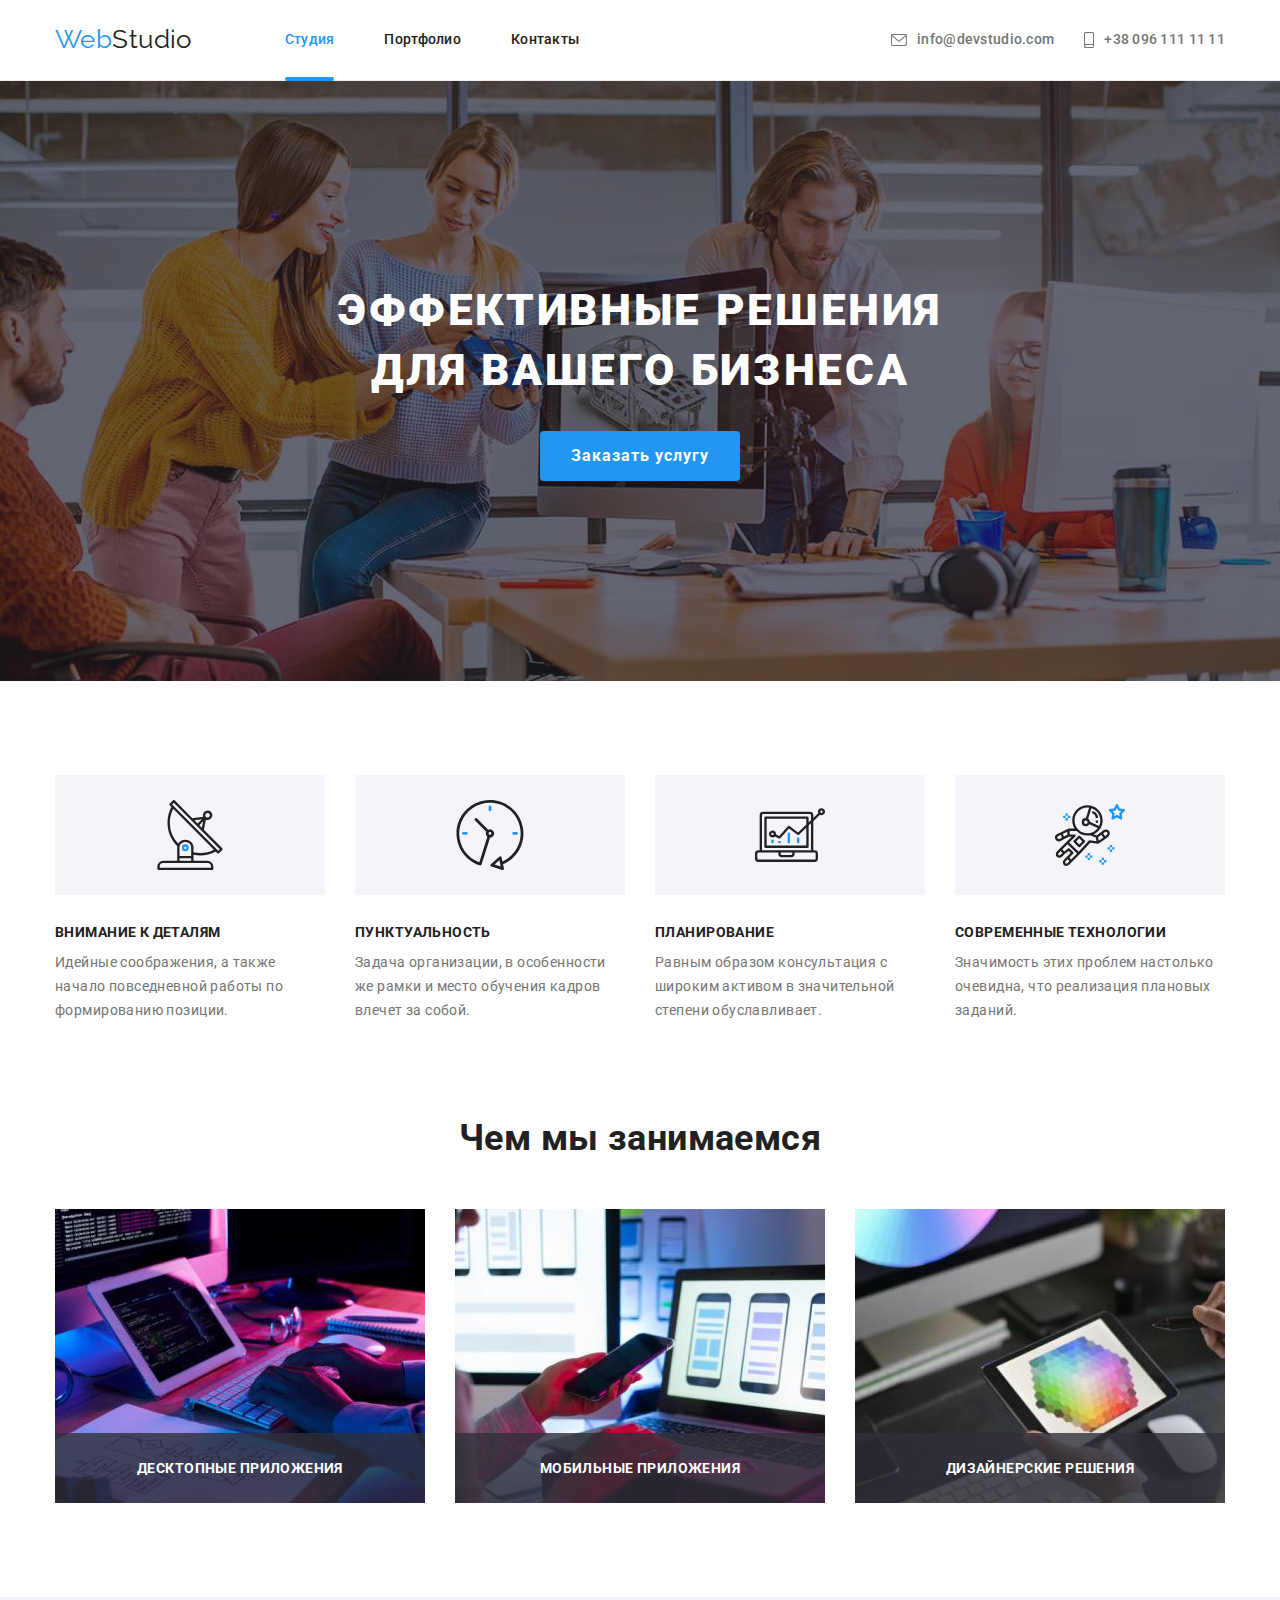
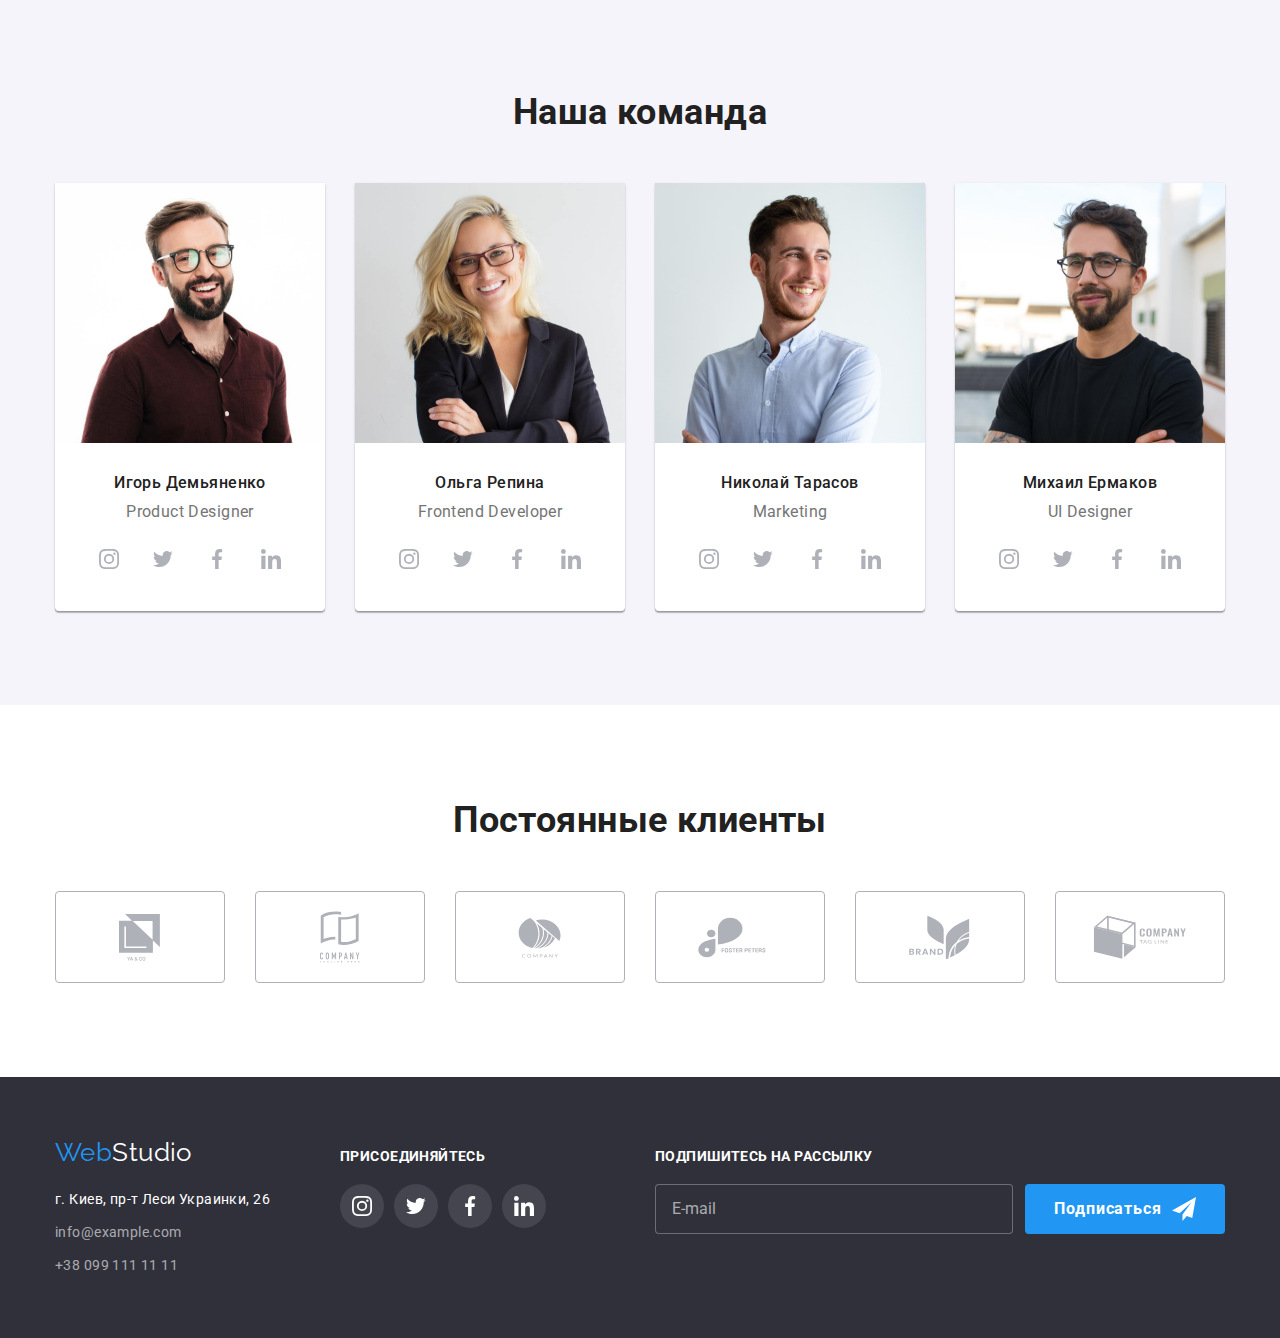
==== index.html @ 488ecf68 "додає файли" ====
<!DOCTYPE html>
<html lang="ru">
<head>
  <meta charset="UTF-8">
  <meta http-equiv="X-UA-Compatible" content="IE=edge">
  <meta name="viewport" content="width=device-width, initial-scale=1.0">
  <title>Студия</title>
  <link rel="preconnect" href="https://fonts.gstatic.com">
  <link href="https://fonts.googleapis.com/css2?family=Raleway:wght@700&family=Roboto:wght@400;500;700;900&display=swap"
    rel="stylesheet">
  <link rel="stylesheet" href="https://cdnjs.cloudflare.com/ajax/libs/modern-normalize/1.0.0/modern-normalize.min.css">
  <link rel="stylesheet" href="css/main.min.css">
</head>
<body>
  <!--Хедер-->
    <header class="page-header">
      <div class="page-header__content container">
        <nav class="site-nav">
          <a class="logo site-nav__logo" href="./index.html"><span class="logo--accent">Web</span>Studio</a>
          <ul class="site-nav__list">
            <li class="site-nav__list-item">
              <a class="page-header__link  site-nav__link site-nav__link--current" href="./index.html">Студия</a>
            </li>
            <li class="site-nav__list-item">
              <a class="page-header__link  site-nav__link" href="./portfolio.html">Портфолио</a>
            </li>
            <li class="site-nav__list-item">
              <a class="page-header__link  site-nav__link" href="#">Контакты</a>
            </li>
          </ul>
        </nav>
        <ul class="auth-nav">
          <li class="auth-nav__item">
            <a class="page-header__link auth-nav__link" href="mailto:info@devstudio.com">
              <svg class="icon auth-nav__icon" width="16" height="12">
                <use href="./img/icons.svg#icon-envelope"></use>
              </svg>
              info@devstudio.com
            </a>
          </li>
          <li class="auth-nav__item">
            <a class="page-header__link auth-nav__link" href="tel:+380961111111">
              <svg class="icon auth-nav__icon" width="10" height="16">
                <use href="./img/icons.svg#icon-smartphone"></use>
              </svg>
              +38 096 111 11 11</a>
          </li>
        </ul>
      </div>
    </header>
  <!--Основной контент-->
  <main >
    <!--Главная секция-->
    <section class="hero ">
      <div class="hero__content container">
        <h1 class="hero__title ">Эффективные решения <br> для вашего бизнеса</h1>
        <button class="button button-primary" type="button" data-modal-open>Заказать услугу</button>
      </div>
    </section>
    <!--секция Особенности-->
    <section class="section  feature-section ">
      <div class="feature-section__content container">
        <h2 class="section__title  feature-section__title visually-hidden">Особенности</h2>
        <ul class="section__list  feature-section__list">
          <li class="feature-section__list-item section__list-item">
            <div class="feature-section__icon-container">
              <svg class="icon" width="70" height="70">
                <use href="./img/icons.svg#icon-antenna"></use>
              </svg>
            </div>
            <h3 class="feature-section__list-title list-title">Внимание к деталям</h3>
            <p class="feature-section__list-text">Идейные соображения, а также начало повседневной работы по формированию позиции.</p>
          </li>
          <li class="feature-section__list-item section__list-item">
            <div class="feature-section__icon-container">
              <svg class="icon" width="70" height="70">
                <use href="./img/icons.svg#icon-clock"></use>
              </svg>
            </div>
            <h3 class="feature-section__list-title list-title">Пунктуальность</h3>
            <p class="feature-section__list-text">Задача организации, в особенности же рамки и место обучения кадров влечет за собой.</p>
          </li>
          <li class="feature-section__list-item section__list-item">
            <div class="feature-section__icon-container">
              <svg class="icon" width="70" height="70">
                <use href="./img/icons.svg#icon-diagram"></use>
              </svg>
            </div>
            <h3 class="feature-section__list-title list-title">Планирование</h3>
            <p class="feature-section__list-text">Равным образом консультация с широким активом в значительной степени обуславливает.</p>
          </li>
          <li class="feature-section__list-item section__list-item">
            <div class="feature-section__icon-container">
              <svg class="icon" width="70" height="70">
                <use href="./img/icons.svg#icon-astronaut"></use>
              </svg>
            </div>
            <h3 class="feature-section__list-title list-title">Современные технологии</h3>
            <p class="feature-section__list-text">Значимость этих проблем настолько очевидна, что реализация плановых заданий.</p>
          </li>
        </ul>
      </div>
    </section>
    <!--секция Чем мы занимаемся-->
    <section class="work-section section ">
      <div class="work-section__content container">
        <h2 class="section__title work-section__title">Чем мы занимаемся</h2>
        <ul class="section__list work-section__list">
          <li class="work-section__list-item section__list-item">
            <div class="work-section__list-item-thumb">
              <img class="picture" src="img/box1.jpg" alt="Верстка" width="370">
              <div class="work-section__list-item-title-thumb">
                <h3 class="work-section__list-item-title">Десктопные приложения</h3>
              </div>
            </div>
          </li>
          <li class="work-section__list-item section__list-item">
            <div class="work-section__list-item-thumb">
              <img class="picture" src="img/box2.jpg" alt="Адаптивная верстка" width="370">
              <div class="work-section__list-item-title-thumb">
                <h3 class="work-section__list-item-title">Мобильные приложения</h3>
              </div>
            </div>
          </li>
          <li class="work-section__list-item section__list-item">
            <div class="work-section__list-item-thumb">
              <img class="picture" src="img/box3.jpg" alt="Веб дизайн" width="370">
              <div class="work-section__list-item-title-thumb">
                <h3 class="work-section__list-item-title">  Дизайнерские решения </h3>
              </div>
            </div>
          </li>
        </ul>
      </div>
    </section>
    <!--секция Наша команда-->
    <section class="team-section section ">
      <div class="team-section__content container">
        <h2 class="section__title team-section__title">Наша команда</h2>
        <ul class="section__list team-section__list">
          <li class="section__list-item team-section__list-item">
            <img src="img/team-card1.jpg" alt="Игорь Демьяненко" width="270">
            <div class="team-section__list-item-content">
              <h3 class="team-section__list-item-title">Игорь Демьяненко</h3>
              <p class="team-section__list-item-text" lang="en">Product Designer</p>
              <ul class="accounts-list">
                <li class="accounts-list__item"><a class="link accounts-list__link" href="#">
                  <svg class="icon" width="20" height="20">
                    <use href="./img/icons.svg#icon-instagram"></use>
                  </svg>
                </a></li>
                <li class="accounts-list__item"><a class="link accounts-list__link" href="#">
                  <svg class="icon" width="20" height="20">
                    <use href="./img/icons.svg#icon-twitter"></use>
                  </svg>
                </a></li>
                <li class="accounts-list__item"><a class="link accounts-list__link" href="#">
                  <svg class="icon" width="20" height="20">
                    <use href="./img/icons.svg#icon-facebook"></use>
                  </svg>
                </a></li>
                <li class="accounts-list__item"><a class="link accounts-list__link" href="#">
                  <svg class="icon" width="20" height="20">
                    <use href="./img/icons.svg#icon-linkedin"></use>
                  </svg>
                </a></li>
              </ul>
            </div>
          </li>
          <li class="section__list-item team-section__list-item">
            <img src="img/team-card2.jpg" alt="Ольга Репина" width="270">
            <div class="team-section__list-item-content">
              <h3 class="team-section__list-item-title">Ольга Репина</h3>
              <p class="team-section__list-item-text" lang="en">Frontend Developer</p>
              <ul class="accounts-list">
                <li class="accounts-list__item"><a class="link accounts-list__link" href="#">
                    <svg class="icon" width="20" height="20">
                      <use href="./img/icons.svg#icon-instagram"></use>
                    </svg>
                  </a></li>
                <li class="accounts-list__item"><a class="link accounts-list__link" href="#">
                    <svg class="icon" width="20" height="20">
                      <use href="./img/icons.svg#icon-twitter"></use>
                    </svg>
                  </a></li>
                <li class="accounts-list__item"><a class="link accounts-list__link" href="#">
                    <svg class="icon" width="20" height="20">
                      <use href="./img/icons.svg#icon-facebook"></use>
                    </svg>
                  </a></li>
                <li class="accounts-list__item"><a class="link accounts-list__link" href="#">
                    <svg class="icon" width="20" height="20">
                      <use href="./img/icons.svg#icon-linkedin"></use>
                    </svg>
                  </a></li>
              </ul>
            </div>
          </li>
          <li class="section__list-item team-section__list-item">
            <img src="img/team-card3.jpg" alt="Николай Тарасов" width="270">
            <div class="team-section__list-item-content">
              <h3 class="team-section__list-item-title">Николай Тарасов</h3>
              <p class="team-section__list-item-text" lang="en">Marketing</p>
              <ul class="accounts-list">
                <li class="accounts-list__item"><a class="link accounts-list__link" href="#">
                    <svg class="icon" width="20" height="20">
                      <use href="./img/icons.svg#icon-instagram"></use>
                    </svg>
                  </a></li>
                <li class="accounts-list__item"><a class="link accounts-list__link" href="#">
                    <svg class="icon" width="20" height="20">
                      <use href="./img/icons.svg#icon-twitter"></use>
                    </svg>
                  </a></li>
                <li class="accounts-list__item"><a class="link accounts-list__link" href="#">
                    <svg class="icon" width="20" height="20">
                      <use href="./img/icons.svg#icon-facebook"></use>
                    </svg>
                  </a></li>
                <li class="accounts-list__item"><a class="link accounts-list__link" href="#">
                    <svg class="icon" width="20" height="20">
                      <use href="./img/icons.svg#icon-linkedin"></use>
                    </svg>
                  </a></li>
              </ul>
            </div>
          </li>
          <li class="section__list-item team-section__list-item">
            <img src="img/team-card4.jpg" alt="Михаил Ермаков" width="270">
            <div class="team-section__list-item-content">
              <h3 class="team-section__list-item-title">Михаил Ермаков</h3>
              <p class="team-section__list-item-text" lang="en">UI Designer</p>
              <ul class="accounts-list">
                <li class="accounts-list__item"><a class="link accounts-list__link" href="#">
                    <svg class="icon" width="20" height="20">
                      <use href="./img/icons.svg#icon-instagram"></use>
                    </svg>
                  </a></li>
                <li class="accounts-list__item"><a class="link accounts-list__link" href="#">
                    <svg class="icon" width="20" height="20">
                      <use href="./img/icons.svg#icon-twitter"></use>
                    </svg>
                  </a></li>
                <li class="accounts-list__item"><a class="link accounts-list__link" href="#">
                    <svg class="icon" width="20" height="20">
                      <use href="./img/icons.svg#icon-facebook"></use>
                    </svg>
                  </a></li>
                <li class="accounts-list__item"><a class="link accounts-list__link" href="#">
                    <svg class="icon" width="20" height="20">
                      <use href="./img/icons.svg#icon-linkedin"></use>
                    </svg>
                  </a></li>
              </ul>
            </div>
          </li>
        </ul>
      </div>
    </section>
    <!--секция Наши клиенты-->
    <section class="clients-section section">
     <div class="clients-section__content container">
        <h2 class="section__title">Постоянные клиенты</h2>
        <ul class="section__list clients-section__list">
          <li class="clients-section__list-item section__list-item">
            <a class="link clients-section__link" href="#">
              <svg class="icon" width="41" height="47">
                <use href="./img/icons.svg#icon-client1"></use>
              </svg>
            </a>
          </li>
          <li class="clients-section__list-item section__list-item">
            <a class="link clients-section__link" href="#">
              <svg class="icon" width="40" height="52">
                <use href="./img/icons.svg#icon-client2"></use>
              </svg>
            </a>
          </li>
          <li class="clients-section__list-item section__list-item">
            <a class="link clients-section__link" href="#">
              <svg class="icon" width="43" height="41">
                <use href="./img/icons.svg#icon-client3"></use>
              </svg>
            </a>
          </li>
          <li class="clients-section__list-item section__list-item">
            <a class="link clients-section__link" href="#">
              <svg class="icon" width="84" height="41">
                <use href="./img/icons.svg#icon-client4"></use>
              </svg>
            </a>
          </li>
          <li class="clients-section__list-item section__list-item">
            <a class="link clients-section__link" href="#">
              <svg class="icon" width="63" height="45">
                <use href="./img/icons.svg#icon-client5"></use>
              </svg>
            </a>
          </li>
          <li class="clients-section__list-item section__list-item">
            <a class="link clients-section__link" href="#">
              <svg class="icon" width="94" height="44">
                <use href="./img/icons.svg#icon-client6"></use>
              </svg>
            </a>
          </li>
        </ul>
     </div>
    </section>
  </main>
  <!--Футер-->
    <footer class="page-footer ">
      <div class="page-footer__content container">
        <div class="page-footer__contacts">
          <a class="logo page-footer__logo" href="./index.html"><span class="logo--accent">Web</span>Studio</a>
          <address class="address">
            <ul class="address__list">
              <li class="address__list-item"><a class="page-footer__link address__link" href="https://goo.gl/maps/2V8yb2ejKsfxSLG17"
                  target="_blank" rel="noreferrer noopener">г. Киев, пр-т Леси Украинки, 26</a> </li>
              <li class="address__list-item">
                <a class="page-footer__link" href="mailto:info@example.com">info@example.com</a>
              </li>
              <li class="address__list-item">
                <a class="page-footer__link" href="tel:+380991111111">+38 099 111 11 11</a>
              </li>
            </ul>
          </address>
        </div>
        <div class=" page-footer__accounts">
          <p class="page-footer__accounts-text">присоединяйтесь</p>
          <ul class="page-footer__accounts-list accounts-list">
            <li class="accounts-list__item"><a class="link accounts-list__link page-footer__accounts-link" href="#">
                <svg class="icon" width="20" height="20">
                  <use href="./img/icons.svg#icon-instagram"></use>
                </svg>
              </a></li>
            <li class="accounts-list__item"><a class="link accounts-list__link page-footer__accounts-link" href="#">
                <svg class="icon" width="20" height="20">
                  <use href="./img/icons.svg#icon-twitter"></use>
                </svg>
              </a></li>
            <li class="accounts-list__item"><a class="link accounts-list__link page-footer__accounts-link" href="#">
                <svg class="icon" width="20" height="20">
                  <use href="./img/icons.svg#icon-facebook"></use>
                </svg>
              </a></li>
            <li class="accounts-list__item"><a class="link accounts-list__link page-footer__accounts-link" href="#">
                <svg class="icon" width="20" height="20">
                  <use href="./img/icons.svg#icon-linkedin"></use>
                </svg>
              </a></li>
          </ul>
        </div>
        
        <form class="page-footer__form form-subscription">
          <p class="form-subscription__text">Подпишитесь на рассылку</p>
          <div class="form-subscription__thumb">
            <label class="form-subscription__label">
              <input type="email" class="form-subscription__input" name="email" placeholder="E-mail">
            </label>
            <button class="button button-primary form-subscription__button" type="submit">Подписаться
              <svg class="form-subscription__icon" width="24" height="24">
                <use href="./img/icons.svg#icon-send"></use>
              </svg>
            </button>
          </div> 
        </form>
        
      </div>
    </footer>
   
    <!--Модальне вікно-->
    <div class="backdrop is-hidden" data-modal>
      <div class="modal">
        <button class="close-button modal__close-button" type="button" data-modal-close>
          <svg class="icon close-button__icon" width="11" height="11">
            <use href="./img/icons.svg#icon-close-button"></use>
          </svg>
        </button>
        <form name="modal-form" class="form modal__form form-request">
          <h2 class="form-request__title">Оставьте свои данные, мы вам перезвоним</h2>
          <div class="form-request__thumb">
            <div class="form-request__field ">
              <label class="form-request__label" for="user-name"> Имя</label>
              <div class="form-request__input-thumb">
                <input class="form-request__input form-request__input-area" type="text" id="user-name" name="user-name">
                <svg class="form-request__input-icon " width="18" height="18">
                  <use href="./img/icons.svg#icon-person"></use>
                </svg>
              </div>
            </div>
            <div class="form-request__field">
              <label class="form-request__label" for="tel">Телефон</label>
              <div class="form-request__input-thumb">
                <input class="form-request__input form-request__input-area" type="tel" id="tel" name="user-tel">
                <svg class="form-request__input-icon " width="18" height="18">
                  <use href="./img/icons.svg#icon-phone-black"></use>
                </svg>
              
              </div>
            </div>
            <div class="form-request__field">
              <label class="form-request__label" for="email">Почта</label>
              <div class="form-request__input-thumb">
                <input class="form-request__input form-request__input-area" type="email" id="email" name="user-mail">
                <svg class="form-request__input-icon" width="18" height="18">
                  <use href="./img/icons.svg#icon-email-black"></use>
                </svg>
              </div>
            </div>
            <div class="form-request__field">
              <label class="form-request__label" for="comments">Комментарий</label>
              <textarea class=" form-request__input-area form-request__textarea" name="comments" id="comments"
                placeholder="Введите текст"></textarea>
            </div>
          </div>
          
          <div class="form-request__checkbox-thumb ">
            <label for="terms" class="form-request__checkbox-lable">
              <input type="checkbox" class="form-request__checkbox visually-hidden" id="terms" name="terms" value="agree with terms">
              <span class="form-request__checkbox-icon-thumb">
                <svg class="form-request__checkbox-icon" width="16" height="15">
                  <use href="./img/icons.svg#icon-check"></use>
                </svg>
              </span>
              <span>Соглашаюсь с рассылкой и принимаю <a class="form-request__checkbox-link" href="#">Условия договора</a></span>
            </label> 
          </div>
          <button class="button button-primary form-request__button " type="submit">Отправить</button>
        </form>
      </div>
    </div>
  <script src="./js/modal.js"></script>
</body>

</html>
---- css/main.min.css ----
h1,h2,h3,h4,h5,h6,ul,p{margin:0;padding:0}a{text-decoration:none}ul{list-style:none}body{background-color:#fff;font-family:"Roboto",sans-serif;font-size:14px;color:#757575;letter-spacing:0.03em}img{display:block;max-width:100%;height:auto}.visually-hidden{position:absolute;width:1px;height:1px;margin:-1px;border:0;padding:0;white-space:nowrap;-webkit-clip-path:inset(100%);clip-path:inset(100%);clip:rect(0 0 0 0);overflow:hidden}.is-hidden{visibility:hidden;opacity:0;pointer-events:none}.container{width:1200px;margin-right:auto;margin-left:auto;padding-right:15px;padding-left:15px}.logo{font-family:"Raleway",sans-serif;font-size:26px;line-height:1.19;-webkit-transition:color 250ms cubic-bezier(0.4, 0, 0.2, 1);transition:color 250ms cubic-bezier(0.4, 0, 0.2, 1)}.logo:hover,.logo:focus{color:#2196f3}.logo--accent{color:#2196f3}.button{border:transparent;border-radius:4px;font-family:inherit;text-align:center;cursor:pointer;-webkit-transition-property:background-color, color, -webkit-box-shadow;transition-property:background-color, color, -webkit-box-shadow;transition-property:background-color, color, box-shadow;transition-property:background-color, color, box-shadow, -webkit-box-shadow;-webkit-transition-duration:250ms;transition-duration:250ms;-webkit-transition-timing-function:cubic-bezier(0.4, 0, 0.2, 1);transition-timing-function:cubic-bezier(0.4, 0, 0.2, 1)}.button-primary{width:200px;padding:10px;font-weight:700;font-size:16px;line-height:1.875;background-color:#2196f3;letter-spacing:0.06em;color:#fff}.button-primary:hover,.button-primary:focus{background-color:#188ce8}.section{padding-top:94px;padding-bottom:94px}.section__title{margin-bottom:50px;font-size:36px;line-height:1.17;text-align:center;color:#212121}.section__list{display:-webkit-box;display:-ms-flexbox;display:flex;-ms-flex-wrap:wrap;flex-wrap:wrap;margin-left:calc(-1 * 30px);margin-top:calc(-1 * 30px)}.section__list-item{margin-left:30px;margin-top:30px}.feature-section__list-item,.team-section__list-item{-ms-flex-preferred-size:calc(100% / 4 - 30px);flex-basis:calc(100% / 4 - 30px)}.work-section__list-item,.projects-list__item{-ms-flex-preferred-size:calc(100% / 3 - 30px);flex-basis:calc(100% / 3 - 30px)}.clients-section__list-item{-ms-flex-preferred-size:calc(100% / 6 - 30px);flex-basis:calc(100% / 6 - 30px)}.accounts-list{display:-webkit-box;display:-ms-flexbox;display:flex}.accounts-list__link{display:-webkit-box;display:-ms-flexbox;display:flex;-webkit-box-pack:center;-ms-flex-pack:center;justify-content:center;-webkit-box-align:center;-ms-flex-align:center;align-items:center;width:44px;height:44px;border-radius:50%;fill:#afb1b8;-webkit-transition-property:background-color, fill;transition-property:background-color, fill;-webkit-transition-duration:250ms;transition-duration:250ms;-webkit-transition-timing-function:cubic-bezier(0.4, 0, 0.2, 1);transition-timing-function:cubic-bezier(0.4, 0, 0.2, 1)}.accounts-list__link:hover,.accounts-list__link:focus{background-color:#2196f3;fill:#fff}.accounts-list__item:not(:first-child){margin-left:10px}.page-header{border-bottom:1px solid #ececec}.page-header__content{display:-webkit-box;display:-ms-flexbox;display:flex;-webkit-box-align:center;-ms-flex-align:center;align-items:center}.page-header__link{display:block;padding-top:32px;padding-bottom:32px;font-weight:500;line-height:1.14;letter-spacing:0.02em;-webkit-transition-property:color, fill;transition-property:color, fill;-webkit-transition-duration:250ms;transition-duration:250ms;-webkit-transition-timing-function:cubic-bezier(0.4, 0, 0.2, 1);transition-timing-function:cubic-bezier(0.4, 0, 0.2, 1)}.page-header__link:hover,.page-header__link:focus{color:#2196f3}.site-nav{display:-webkit-box;display:-ms-flexbox;display:flex}.site-nav__logo{padding-top:24px;padding-bottom:25px}.site-nav__list{margin-left:93px;display:-webkit-box;display:-ms-flexbox;display:flex}.site-nav__list-item:not(:first-child){margin-left:50px}.site-nav__logo,.site-nav__link{color:#212121}.site-nav__link--current{position:relative;color:#2196f3}.site-nav__link--current::after{position:absolute;bottom:-1px;left:0;content:'';width:100%;height:4px;background-color:#2196f3;border-radius:4px}.auth-nav{margin-left:auto;display:-webkit-box;display:-ms-flexbox;display:flex}.auth-nav__item:not(:first-child){margin-left:30px}.auth-nav__link{color:inherit;display:-webkit-box;display:-ms-flexbox;display:flex;-webkit-box-align:center;-ms-flex-align:center;align-items:center;fill:currentColor}.auth-nav__link:hover{fill:#2196f3}.auth-nav__icon{margin-right:10px}.page-footer{padding-top:60px;padding-bottom:60px;background-color:#2f303a}.page-footer__content{display:-webkit-box;display:-ms-flexbox;display:flex;-webkit-box-align:baseline;-ms-flex-align:baseline;align-items:baseline}.page-footer__logo{display:block;margin-bottom:20px}.page-footer__link{line-height:1.71;color:rgba(255,255,255,0.6);-webkit-transition:color 250ms cubic-bezier(0.4, 0, 0.2, 1);transition:color 250ms cubic-bezier(0.4, 0, 0.2, 1)}.page-footer__link:hover,.page-footer__link:focus{color:#2196f3}address{font-style:normal}.address__list-item:not(:last-child){margin-bottom:9px}.page-footer__accounts{margin-left:70px}.page-footer__accounts-link{background-color:rgba(255,255,255,0.1);fill:#fff}.page-footer__accounts-text,.form-subscription__text{margin-bottom:20px;color:#212121;font-weight:700;text-transform:uppercase}.page-footer__form{margin-left:auto}.page-footer__logo,.address__link,.page-footer__accounts-text,.form-subscription__text{color:#fff}.form-subscription__thumb{display:-webkit-box;display:-ms-flexbox;display:flex}.form-subscription__input{height:50px;width:358px;padding:15px 16px;color:#fff;background-color:#2f303a;border:1px solid rgba(255,255,255,0.3);border-radius:4px}.form-subscription__input::-webkit-input-placeholder{font-size:16px;line-height:1.25;color:rgba(255,255,255,0.6)}.form-subscription__input:-ms-input-placeholder{font-size:16px;line-height:1.25;color:rgba(255,255,255,0.6)}.form-subscription__input::-ms-input-placeholder{font-size:16px;line-height:1.25;color:rgba(255,255,255,0.6)}.form-subscription__input::placeholder{font-size:16px;line-height:1.25;color:rgba(255,255,255,0.6)}.form-subscription__button{display:-webkit-box;display:-ms-flexbox;display:flex;-webkit-box-pack:center;-ms-flex-pack:center;justify-content:center;-webkit-box-align:center;-ms-flex-align:center;align-items:center;margin-left:12px}.form-subscription__icon{margin-left:10px}.backdrop{position:fixed;top:0;left:0;width:100%;height:100%;background-color:rgba(0,0,0,0.2);opacity:1;visibility:visible;-webkit-transition:opacity 250ms cubic-bezier(0.4, 0, 0.2, 1),visibility 250ms cubic-bezier(0.4, 0, 0.2, 1);transition:opacity 250ms cubic-bezier(0.4, 0, 0.2, 1),visibility 250ms cubic-bezier(0.4, 0, 0.2, 1)}.backdrop.is-hidden{visibility:hidden;opacity:0}.hero{max-width:1600px;height:600px;margin-right:auto;margin-left:auto;background-color:#2f303a;background-image:-webkit-gradient(linear,left top, left bottom,from(rgba(47,48,58,0.4)),to(rgba(47,48,58,0.4))),url("../img/hero-bcg.jpg");background-image:linear-gradient(rgba(47,48,58,0.4) 0%,rgba(47,48,58,0.4) 100%),url("../img/hero-bcg.jpg");background-repeat:no-repeat;background-size:cover;background-position:center}.hero__content{padding-top:200px;padding-bottom:200px;text-align:center}.hero__title{margin-bottom:30px;font-weight:900;font-size:44px;line-height:1.36;text-transform:uppercase;letter-spacing:0.06em;color:#fff}.feature-section{padding-bottom:47px}.feature-section__list-title{font-size:inherit;line-height:1.14;margin-bottom:10px;color:#212121;text-transform:uppercase}.feature-section__list-text{line-height:1.71}.feature-section__icon-container{display:-webkit-box;display:-ms-flexbox;display:flex;-webkit-box-pack:center;-ms-flex-pack:center;justify-content:center;-webkit-box-align:center;-ms-flex-align:center;align-items:center;height:120px;width:100%;margin-bottom:30px;background-color:#f5f4fa}.work-section{padding-top:47px}.work-section__list-item-thumb{position:relative}.work-section__list-item-title-thumb{position:absolute;bottom:0;right:0;width:100%;height:70px;display:-webkit-box;display:-ms-flexbox;display:flex;-webkit-box-pack:center;-ms-flex-pack:center;justify-content:center;-webkit-box-align:center;-ms-flex-align:center;align-items:center;background-color:rgba(47,48,58,0.8)}.work-section__list-item-title{font-size:inherit;line-height:0.875;color:#fff;text-align:center;text-transform:uppercase}.team-section{background-color:#f5f4fa}.team-section__list-item{background-color:#fff;-webkit-box-shadow:0px 1px 3px rgba(0,0,0,0.12),0px 1px 1px rgba(0,0,0,0.14),0px 2px 1px rgba(0,0,0,0.2);box-shadow:0px 1px 3px rgba(0,0,0,0.12),0px 1px 1px rgba(0,0,0,0.14),0px 2px 1px rgba(0,0,0,0.2);border-radius:0px 0px 4px 4px}.team-section__list-item-content{padding-top:30px;padding-bottom:30px;padding-left:32px;padding-right:32px}.team-section__list-item-title,.team-section__list-item-text{font-size:16px;line-height:1.19;text-align:center}.team-section__list-item-title{margin-bottom:10px;font-weight:500;color:#212121}.team-section__list-item-text{margin-bottom:16px}.clients-section__link{display:-webkit-box;display:-ms-flexbox;display:flex;-webkit-box-pack:center;-ms-flex-pack:center;justify-content:center;-webkit-box-align:center;-ms-flex-align:center;align-items:center;height:92px;width:100%;border:1px solid #afb1b8;border-radius:4px;fill:#afb1b8;-webkit-transition-property:fill, border-color;transition-property:fill, border-color;-webkit-transition-duration:250ms;transition-duration:250ms;-webkit-transition-timing-function:cubic-bezier(0.4, 0, 0.2, 1);transition-timing-function:cubic-bezier(0.4, 0, 0.2, 1)}.clients-section__link:hover,.clients-section__link:focus{fill:#2196f3;border-color:#2196f3}.modal{position:absolute;top:50%;left:50%;min-height:581px;min-width:528px;padding:40px;background:#fff;-webkit-box-shadow:0px 1px 3px rgba(0,0,0,0.12),0px 1px 1px rgba(0,0,0,0.14),0px 2px 1px rgba(0,0,0,0.2);box-shadow:0px 1px 3px rgba(0,0,0,0.12),0px 1px 1px rgba(0,0,0,0.14),0px 2px 1px rgba(0,0,0,0.2);border-radius:4px;-webkit-transform:translate(-50%, -50%) scale(1);transform:translate(-50%, -50%) scale(1);-webkit-transition:-webkit-transform 250ms cubic-bezier(0.4, 0, 0.2, 1) 250ms;transition:-webkit-transform 250ms cubic-bezier(0.4, 0, 0.2, 1) 250ms;transition:transform 250ms cubic-bezier(0.4, 0, 0.2, 1) 250ms;transition:transform 250ms cubic-bezier(0.4, 0, 0.2, 1) 250ms, -webkit-transform 250ms cubic-bezier(0.4, 0, 0.2, 1) 250ms}.backdrop.is-hidden .modal{-webkit-transform:translate(-50%, -50%) scale(0.95);transform:translate(-50%, -50%) scale(0.95)}.modal__close-button{position:absolute;top:8px;right:8px;width:30px;height:30px;display:-webkit-box;display:-ms-flexbox;display:flex;-webkit-box-pack:center;-ms-flex-pack:center;justify-content:center;-webkit-box-align:center;-ms-flex-align:center;align-items:center;fill:currentColor;background-color:#fff;border-radius:50%;border:1px solid rgba(0,0,0,0.1);cursor:pointer;-webkit-transition:fill 250ms cubic-bezier(0.4, 0, 0.2, 1);transition:fill 250ms cubic-bezier(0.4, 0, 0.2, 1)}.modal__close-button:hover{fill:#2196f3}.modal__form,.form-request__thumb,.form-request__field{display:-webkit-box;display:-ms-flexbox;display:flex;-webkit-box-orient:vertical;-webkit-box-direction:normal;-ms-flex-direction:column;flex-direction:column}.form-request__title{margin-bottom:12px;font-size:20px;line-height:1.15;text-align:center;color:#212121}.form-request__field{margin-bottom:10px}.form-request__label,.form-request__textarea::-webkit-input-placeholder{font-size:12px;line-height:1.17;letter-spacing:0.01em}.form-request__label,.form-request__textarea:-ms-input-placeholder{font-size:12px;line-height:1.17;letter-spacing:0.01em}.form-request__label,.form-request__textarea::-ms-input-placeholder{font-size:12px;line-height:1.17;letter-spacing:0.01em}.form-request__label,.form-request__textarea::placeholder{font-size:12px;line-height:1.17;letter-spacing:0.01em}.form-request__label{margin-bottom:4px}.form-request__thumb{margin-bottom:20px}.form-request__input{height:40px;width:100%;padding:12px 42px}.form-request__input-area{border:1px solid rgba(33,33,33,0.2);border-radius:4px;cursor:pointer;-webkit-transition:border-color 250ms cubic-bezier(0.4, 0, 0.2, 1);transition:border-color 250ms cubic-bezier(0.4, 0, 0.2, 1)}.form-request__input-area:focus{border-color:#2196f3;outline:none}.form-request__input-thumb{position:relative}.form-request__input-icon{position:absolute;top:11px;left:12px;fill:#000;-webkit-transition:fill 250ms cubic-bezier(0.4, 0, 0.2, 1);transition:fill 250ms cubic-bezier(0.4, 0, 0.2, 1)}.form-request__input-area:focus+.form-request__input-icon{fill:#2196f3}.form-request__textarea{resize:none;height:120px;padding:12px 16px;overflow:auto}.form-request__textarea::-webkit-input-placeholder{color:rgba(117,117,117,0.5)}.form-request__textarea:-ms-input-placeholder{color:rgba(117,117,117,0.5)}.form-request__textarea::-ms-input-placeholder{color:rgba(117,117,117,0.5)}.form-request__textarea::placeholder{color:rgba(117,117,117,0.5)}.form-request__checkbox-thumb{padding-left:12px;margin-bottom:30px}.form-request__checkbox-lable{display:-webkit-box;display:-ms-flexbox;display:flex;-webkit-box-align:center;-ms-flex-align:center;align-items:center;line-height:1.71;cursor:pointer}.form-request__checkbox-link{color:#2196f3;text-decoration:underline}.form-request__checkbox-icon-thumb{position:relative;width:16px;height:15px;margin-right:7px;border:2px solid #212121;border-radius:2px;fill:transparent;-webkit-transition:border-color 250ms cubic-bezier(0.4, 0, 0.2, 1),background-color 250ms cubic-bezier(0.4, 0, 0.2, 1),fill 250ms cubic-bezier(0.4, 0, 0.2, 1);transition:border-color 250ms cubic-bezier(0.4, 0, 0.2, 1),background-color 250ms cubic-bezier(0.4, 0, 0.2, 1),fill 250ms cubic-bezier(0.4, 0, 0.2, 1)}.form-request__checkbox:focus ~ .form-request__checkbox-icon-thumb{border-color:#2196f3}.form-request__checkbox:checked ~ .form-request__checkbox-icon-thumb{border-color:#2196f3;background-color:#2196f3;fill:#fff}.form-request__checkbox-icon{position:absolute;top:-2px;left:-2px}.form-request__button{-webkit-box-shadow:0px 4px 4px rgba(0,0,0,0.15);box-shadow:0px 4px 4px rgba(0,0,0,0.15);-ms-flex-item-align:center;-ms-grid-row-align:center;align-self:center}.filters-list{display:-webkit-box;display:-ms-flexbox;display:flex;-webkit-box-pack:center;-ms-flex-pack:center;justify-content:center;margin-bottom:50px}.filters-list__item:not(:last-child){margin-right:8px}.filters-list__button{padding:6px 22px;color:#212121;letter-spacing:inherit;background-color:#f5f4fa;font-weight:500;font-size:16px;line-height:1.63}.filters-list__button:hover,.filters-list__button:focus{-webkit-box-shadow:0px 3px 1px rgba(0,0,0,0.1),0px 1px 2px rgba(0,0,0,0.08),0px 2px 2px rgba(0,0,0,0.12);box-shadow:0px 3px 1px rgba(0,0,0,0.1),0px 1px 2px rgba(0,0,0,0.08),0px 2px 2px rgba(0,0,0,0.12);background-color:#2196f3;color:#fff}.projects-list__content{padding-top:20px;padding-bottom:20px;padding-left:24px;border-bottom:1px solid #eee;border-left:1px solid #eee;border-right:1px solid #eee}.projects-list__thumb{position:relative;overflow:hidden}.projects-list__description{position:absolute;top:0;right:0;width:100%;height:100%;padding-right:24px;padding-left:24px;padding-top:63px;font-size:18px;line-height:1.56;color:#fff;background-color:rgba(33,150,243,0.9);-webkit-transform:translateY(100%);transform:translateY(100%);-webkit-transition-property:opacity, visibility, -webkit-transform;transition-property:opacity, visibility, -webkit-transform;transition-property:transform, opacity, visibility;transition-property:transform, opacity, visibility, -webkit-transform;-webkit-transition-duration:250ms;transition-duration:250ms;-webkit-transition-timing-function:cubic-bezier(0.4, 0, 0.2, 1);transition-timing-function:cubic-bezier(0.4, 0, 0.2, 1)}.projects-list__link:hover .projects-list__description,.projects-list__link:focus .projects-list__description{visibility:visible;opacity:1;-webkit-transform:translateY(0%);transform:translateY(0%)}.projects-list__link{display:block;color:inherit;-webkit-transition:-webkit-box-shadow 250ms cubic-bezier(0.4, 0, 0.2, 1);transition:-webkit-box-shadow 250ms cubic-bezier(0.4, 0, 0.2, 1);transition:box-shadow 250ms cubic-bezier(0.4, 0, 0.2, 1);transition:box-shadow 250ms cubic-bezier(0.4, 0, 0.2, 1), -webkit-box-shadow 250ms cubic-bezier(0.4, 0, 0.2, 1)}.projects-list__link:hover,.projects-list__link:focus{-webkit-box-shadow:0px 1px 1px rgba(0,0,0,0.12),0px 4px 4px rgba(0,0,0,0.06),1px 4px 6px rgba(0,0,0,0.16);box-shadow:0px 1px 1px rgba(0,0,0,0.12),0px 4px 4px rgba(0,0,0,0.06),1px 4px 6px rgba(0,0,0,0.16)}.projects-list__title{margin-bottom:4px;font-size:18px;line-height:2;color:#212121;letter-spacing:0.06em}.projects-list__text{font-size:16px;line-height:1.88}
/*# sourceMappingURL=main.min.css.map */
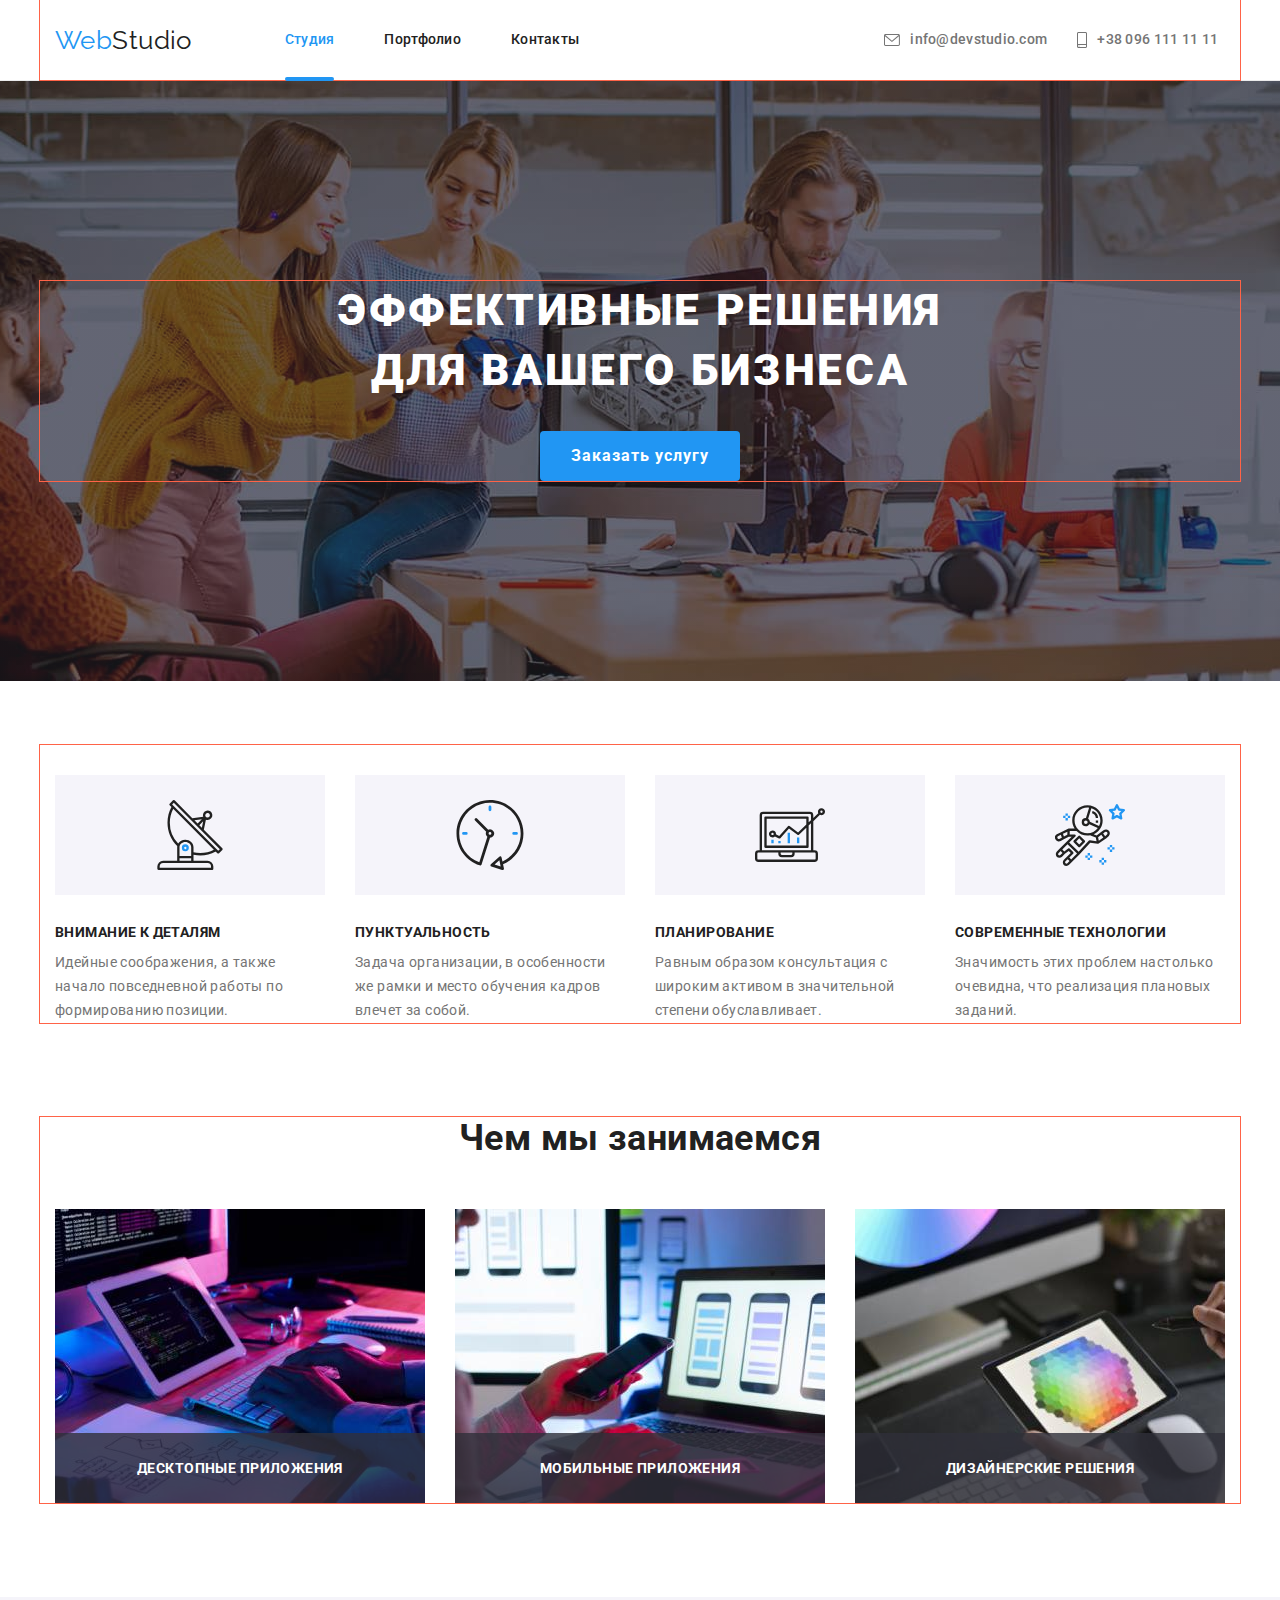
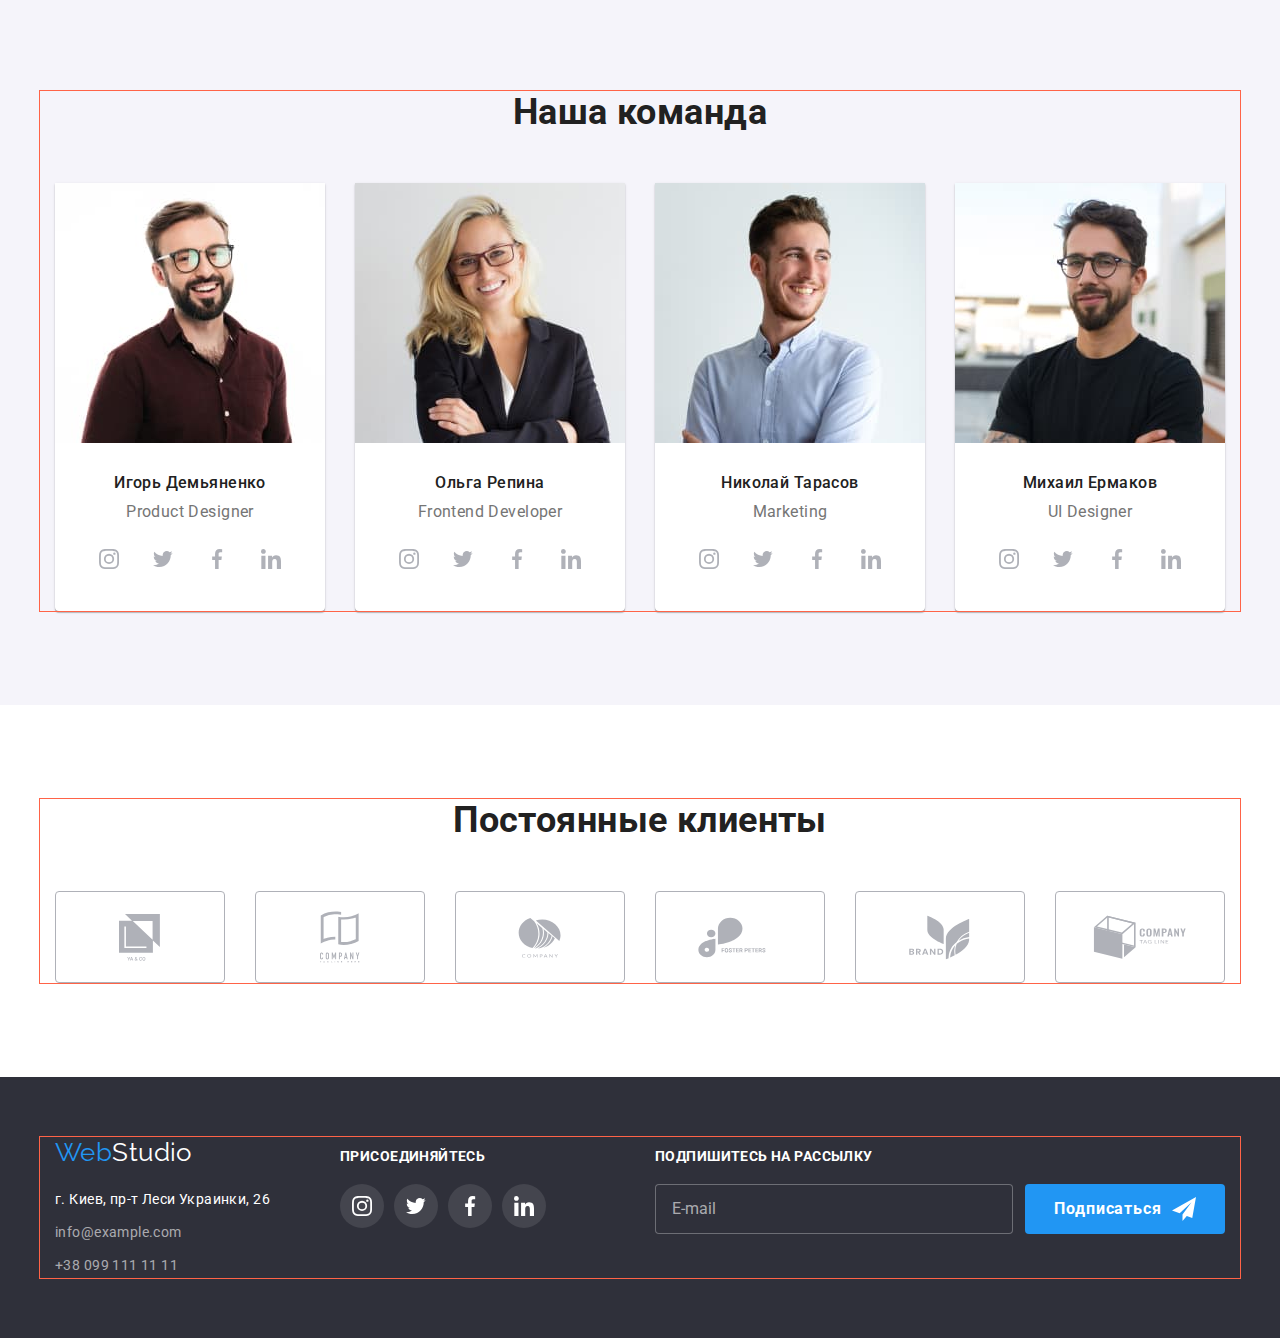
==== commit 17ecf540: "редагує файли" ====
--- a/index.html
+++ b/index.html
@@ -15,37 +15,51 @@
   <!--Хедер-->
     <header class="page-header">
       <div class="page-header__content container">
-        <nav class="site-nav">
-          <a class="logo site-nav__logo" href="./index.html"><span class="logo--accent">Web</span>Studio</a>
-          <ul class="site-nav__list">
-            <li class="site-nav__list-item">
-              <a class="page-header__link  site-nav__link site-nav__link--current" href="./index.html">Студия</a>
+        <a class="logo site-nav__logo" href="./index.html"><span class="logo--accent">Web</span>Studio</a>
+        <button class="menu-button" type="button" aria-expanded="false" aria-controls="menu-container" data-menu-button>
+          <svg width="40" height="40" aria-label="Переключатель мобильного меню">
+            <use class="icon-menu" href="./img/icons.svg#icon-menu_40px"></use>
+            <use class="icon-cross" href="./img/icons.svg#icon-close_40px"></use>
+          </svg>
+        </button>
+        <div class="menu-container" id="menu-container" data-menu>
+          <nav class="site-nav">
+            <ul class="site-nav__list">
+              <li class="site-nav__list-item">
+                <a class="page-header__link  site-nav__link site-nav__link--current" href="./index.html">Студия</a>
+              </li>
+              <li class="site-nav__list-item">
+                <a class="page-header__link  site-nav__link" href="./portfolio.html">Портфолио</a>
+              </li>
+              <li class="site-nav__list-item">
+                <a class="page-header__link  site-nav__link" href="#">Контакты</a>
+              </li>
+            </ul>
+          </nav>
+          <ul class="auth-nav">
+            <li class="auth-nav__item">
+              <a class="page-header__link auth-nav__link mail-link" href="mailto:info@devstudio.com">
+                <svg class="icon auth-nav__icon" width="16" height="12">
+                  <use href="./img/icons.svg#icon-envelope"></use>
+                </svg>
+                info@devstudio.com
+              </a>
             </li>
-            <li class="site-nav__list-item">
-              <a class="page-header__link  site-nav__link" href="./portfolio.html">Портфолио</a>
-            </li>
-            <li class="site-nav__list-item">
-              <a class="page-header__link  site-nav__link" href="#">Контакты</a>
+            <li class="auth-nav__item">
+              <a class="page-header__link auth-nav__link tel-link" href="tel:+380961111111">
+                <svg class="icon auth-nav__icon" width="10" height="16">
+                  <use href="./img/icons.svg#icon-smartphone"></use>
+                </svg>
+                +38 096 111 11 11</a>
             </li>
           </ul>
-        </nav>
-        <ul class="auth-nav">
-          <li class="auth-nav__item">
-            <a class="page-header__link auth-nav__link" href="mailto:info@devstudio.com">
-              <svg class="icon auth-nav__icon" width="16" height="12">
-                <use href="./img/icons.svg#icon-envelope"></use>
-              </svg>
-              info@devstudio.com
-            </a>
-          </li>
-          <li class="auth-nav__item">
-            <a class="page-header__link auth-nav__link" href="tel:+380961111111">
-              <svg class="icon auth-nav__icon" width="10" height="16">
-                <use href="./img/icons.svg#icon-smartphone"></use>
-              </svg>
-              +38 096 111 11 11</a>
-          </li>
-        </ul>
+          <ul class="socials-list">
+            <li class="socials-list__item"><a class="socials-list__link page-header__link" href="#">Instagram</a></li>
+            <li class="socials-list__item"><a class="socials-list__link page-header__link" href="#">Twitter</a></li>
+            <li class="socials-list__item"><a class="socials-list__link page-header__link" href="#">Facebook</a></li>
+            <li class="socials-list__item"><a class="socials-list__link page-header__link" href="#">LinkedIn</a></li>
+          </ul>
+        </div>
       </div>
     </header>
   <!--Основной контент-->
@@ -108,7 +122,9 @@
         <ul class="section__list work-section__list">
           <li class="work-section__list-item section__list-item">
             <div class="work-section__list-item-thumb">
-              <img class="picture" src="img/box1.jpg" alt="Верстка" width="370">
+              <img class="picture"
+              srcset="./img/box1.jpg 1x, ./img/box1-2x.jpg 2x"
+               src="img/box1.jpg" alt="Верстка" width="370">
               <div class="work-section__list-item-title-thumb">
                 <h3 class="work-section__list-item-title">Десктопные приложения</h3>
               </div>
@@ -116,7 +132,9 @@
           </li>
           <li class="work-section__list-item section__list-item">
             <div class="work-section__list-item-thumb">
-              <img class="picture" src="img/box2.jpg" alt="Адаптивная верстка" width="370">
+              <img class="picture"
+              srcset="./img/box2.jpg 1x, ./img/box2-2x.jpg 2x"
+               src="img/box2.jpg" alt="Адаптивная верстка" width="370">
               <div class="work-section__list-item-title-thumb">
                 <h3 class="work-section__list-item-title">Мобильные приложения</h3>
               </div>
@@ -124,7 +142,9 @@
           </li>
           <li class="work-section__list-item section__list-item">
             <div class="work-section__list-item-thumb">
-              <img class="picture" src="img/box3.jpg" alt="Веб дизайн" width="370">
+              <img class="picture"
+              srcset="./img/box3.jpg 1x, ./img/box3-2x.jpg 2x"
+               src="img/box3.jpg" alt="Веб дизайн" width="370">
               <div class="work-section__list-item-title-thumb">
                 <h3 class="work-section__list-item-title">  Дизайнерские решения </h3>
               </div>
@@ -139,11 +159,14 @@
         <h2 class="section__title team-section__title">Наша команда</h2>
         <ul class="section__list team-section__list">
           <li class="section__list-item team-section__list-item">
-            <img src="img/team-card1.jpg" alt="Игорь Демьяненко" width="270">
+            <img class="team-section__picture"
+            srcset="./img/team-card1-270.jpg 1x, ./img/team-card1-270@2x.jpg 2x,
+             ./img/team-card1-354.jpg 1x, ./img/team-card1-354@2x.jpg 2x"
+             src="./img/team-card1-270.jpg" alt="Игорь Демьяненко" width="270" >
             <div class="team-section__list-item-content">
               <h3 class="team-section__list-item-title">Игорь Демьяненко</h3>
               <p class="team-section__list-item-text" lang="en">Product Designer</p>
-              <ul class="accounts-list">
+              <ul class="accounts-list team-section__accounts-list">
                 <li class="accounts-list__item"><a class="link accounts-list__link" href="#">
                   <svg class="icon" width="20" height="20">
                     <use href="./img/icons.svg#icon-instagram"></use>
@@ -168,11 +191,13 @@
             </div>
           </li>
           <li class="section__list-item team-section__list-item">
-            <img src="img/team-card2.jpg" alt="Ольга Репина" width="270">
+            <img class="team-section__picture"
+            srcset="./img/team-card2-270.jpg 1x, ./img/team-card2-270@2x.jpg 2x" 
+            src="img/team-card2-270.jpg" alt="Ольга Репина" width="270">
             <div class="team-section__list-item-content">
               <h3 class="team-section__list-item-title">Ольга Репина</h3>
               <p class="team-section__list-item-text" lang="en">Frontend Developer</p>
-              <ul class="accounts-list">
+              <ul class="accounts-list team-section__accounts-list">
                 <li class="accounts-list__item"><a class="link accounts-list__link" href="#">
                     <svg class="icon" width="20" height="20">
                       <use href="./img/icons.svg#icon-instagram"></use>
@@ -197,11 +222,13 @@
             </div>
           </li>
           <li class="section__list-item team-section__list-item">
-            <img src="img/team-card3.jpg" alt="Николай Тарасов" width="270">
+            <img class="team-section__picture"
+            srcset="./img/team-card3-270.jpg 1x, ./img/team-card3-270@2x.jpg 2x" 
+            src="img/team-card3-270.jpg" alt="Николай Тарасов" width="270">
             <div class="team-section__list-item-content">
               <h3 class="team-section__list-item-title">Николай Тарасов</h3>
               <p class="team-section__list-item-text" lang="en">Marketing</p>
-              <ul class="accounts-list">
+              <ul class="accounts-list team-section__accounts-list">
                 <li class="accounts-list__item"><a class="link accounts-list__link" href="#">
                     <svg class="icon" width="20" height="20">
                       <use href="./img/icons.svg#icon-instagram"></use>
@@ -226,11 +253,13 @@
             </div>
           </li>
           <li class="section__list-item team-section__list-item">
-            <img src="img/team-card4.jpg" alt="Михаил Ермаков" width="270">
+            <img class="team-section__picture"
+            srcset="./img/team-card4-270.jpg 1x, ./img/team-card4-270@2x.jpg 2x"
+             src="img/team-card4-270.jpg" alt="Михаил Ермаков" width="270">
             <div class="team-section__list-item-content">
               <h3 class="team-section__list-item-title">Михаил Ермаков</h3>
               <p class="team-section__list-item-text" lang="en">UI Designer</p>
-              <ul class="accounts-list">
+              <ul class="accounts-list team-section__accounts-list">
                 <li class="accounts-list__item"><a class="link accounts-list__link" href="#">
                     <svg class="icon" width="20" height="20">
                       <use href="./img/icons.svg#icon-instagram"></use>
@@ -311,45 +340,48 @@
   <!--Футер-->
     <footer class="page-footer ">
       <div class="page-footer__content container">
-        <div class="page-footer__contacts">
-          <a class="logo page-footer__logo" href="./index.html"><span class="logo--accent">Web</span>Studio</a>
-          <address class="address">
-            <ul class="address__list">
-              <li class="address__list-item"><a class="page-footer__link address__link" href="https://goo.gl/maps/2V8yb2ejKsfxSLG17"
-                  target="_blank" rel="noreferrer noopener">г. Киев, пр-т Леси Украинки, 26</a> </li>
-              <li class="address__list-item">
-                <a class="page-footer__link" href="mailto:info@example.com">info@example.com</a>
-              </li>
-              <li class="address__list-item">
-                <a class="page-footer__link" href="tel:+380991111111">+38 099 111 11 11</a>
-              </li>
+        <div class="page-footer__content-thumb">
+          <div class="page-footer__contacts">
+            <a class="logo page-footer__logo" href="./index.html"><span class="logo--accent">Web</span>Studio</a>
+            <address class="address">
+              <ul class="address__list">
+                <li class="address__list-item"><a class="page-footer__link address__link"
+                    href="https://goo.gl/maps/2V8yb2ejKsfxSLG17" target="_blank" rel="noreferrer noopener">г. Киев, пр-т Леси
+                    Украинки, 26</a> </li>
+                <li class="address__list-item">
+                  <a class="page-footer__link" href="mailto:info@example.com">info@example.com</a>
+                </li>
+                <li class="address__list-item">
+                  <a class="page-footer__link" href="tel:+380991111111">+38 099 111 11 11</a>
+                </li>
+              </ul>
+            </address>
+          </div>
+          <div class=" page-footer__accounts">
+            <p class="page-footer__accounts-text">присоединяйтесь</p>
+            <ul class="page-footer__accounts-list accounts-list">
+              <li class="accounts-list__item"><a class="link accounts-list__link page-footer__accounts-link" href="#">
+                  <svg class="icon" width="20" height="20">
+                    <use href="./img/icons.svg#icon-instagram"></use>
+                  </svg>
+                </a></li>
+              <li class="accounts-list__item"><a class="link accounts-list__link page-footer__accounts-link" href="#">
+                  <svg class="icon" width="20" height="20">
+                    <use href="./img/icons.svg#icon-twitter"></use>
+                  </svg>
+                </a></li>
+              <li class="accounts-list__item"><a class="link accounts-list__link page-footer__accounts-link" href="#">
+                  <svg class="icon" width="20" height="20">
+                    <use href="./img/icons.svg#icon-facebook"></use>
+                  </svg>
+                </a></li>
+              <li class="accounts-list__item"><a class="link accounts-list__link page-footer__accounts-link" href="#">
+                  <svg class="icon" width="20" height="20">
+                    <use href="./img/icons.svg#icon-linkedin"></use>
+                  </svg>
+                </a></li>
             </ul>
-          </address>
-        </div>
-        <div class=" page-footer__accounts">
-          <p class="page-footer__accounts-text">присоединяйтесь</p>
-          <ul class="page-footer__accounts-list accounts-list">
-            <li class="accounts-list__item"><a class="link accounts-list__link page-footer__accounts-link" href="#">
-                <svg class="icon" width="20" height="20">
-                  <use href="./img/icons.svg#icon-instagram"></use>
-                </svg>
-              </a></li>
-            <li class="accounts-list__item"><a class="link accounts-list__link page-footer__accounts-link" href="#">
-                <svg class="icon" width="20" height="20">
-                  <use href="./img/icons.svg#icon-twitter"></use>
-                </svg>
-              </a></li>
-            <li class="accounts-list__item"><a class="link accounts-list__link page-footer__accounts-link" href="#">
-                <svg class="icon" width="20" height="20">
-                  <use href="./img/icons.svg#icon-facebook"></use>
-                </svg>
-              </a></li>
-            <li class="accounts-list__item"><a class="link accounts-list__link page-footer__accounts-link" href="#">
-                <svg class="icon" width="20" height="20">
-                  <use href="./img/icons.svg#icon-linkedin"></use>
-                </svg>
-              </a></li>
-          </ul>
+          </div>
         </div>
         
         <form class="page-footer__form form-subscription">
@@ -431,6 +463,7 @@
       </div>
     </div>
   <script src="./js/modal.js"></script>
+  <script src="./js/menu-button.js"></script>
 </body>
 
 </html>
--- a/css/main.min.css
+++ b/css/main.min.css
@@ -1,2 +1,2 @@
-h1,h2,h3,h4,h5,h6,ul,p{margin:0;padding:0}a{text-decoration:none}ul{list-style:none}body{background-color:#fff;font-family:"Roboto",sans-serif;font-size:14px;color:#757575;letter-spacing:0.03em}img{display:block;max-width:100%;height:auto}.visually-hidden{position:absolute;width:1px;height:1px;margin:-1px;border:0;padding:0;white-space:nowrap;-webkit-clip-path:inset(100%);clip-path:inset(100%);clip:rect(0 0 0 0);overflow:hidden}.is-hidden{visibility:hidden;opacity:0;pointer-events:none}.container{width:1200px;margin-right:auto;margin-left:auto;padding-right:15px;padding-left:15px}.logo{font-family:"Raleway",sans-serif;font-size:26px;line-height:1.19;-webkit-transition:color 250ms cubic-bezier(0.4, 0, 0.2, 1);transition:color 250ms cubic-bezier(0.4, 0, 0.2, 1)}.logo:hover,.logo:focus{color:#2196f3}.logo--accent{color:#2196f3}.button{border:transparent;border-radius:4px;font-family:inherit;text-align:center;cursor:pointer;-webkit-transition-property:background-color, color, -webkit-box-shadow;transition-property:background-color, color, -webkit-box-shadow;transition-property:background-color, color, box-shadow;transition-property:background-color, color, box-shadow, -webkit-box-shadow;-webkit-transition-duration:250ms;transition-duration:250ms;-webkit-transition-timing-function:cubic-bezier(0.4, 0, 0.2, 1);transition-timing-function:cubic-bezier(0.4, 0, 0.2, 1)}.button-primary{width:200px;padding:10px;font-weight:700;font-size:16px;line-height:1.875;background-color:#2196f3;letter-spacing:0.06em;color:#fff}.button-primary:hover,.button-primary:focus{background-color:#188ce8}.section{padding-top:94px;padding-bottom:94px}.section__title{margin-bottom:50px;font-size:36px;line-height:1.17;text-align:center;color:#212121}.section__list{display:-webkit-box;display:-ms-flexbox;display:flex;-ms-flex-wrap:wrap;flex-wrap:wrap;margin-left:calc(-1 * 30px);margin-top:calc(-1 * 30px)}.section__list-item{margin-left:30px;margin-top:30px}.feature-section__list-item,.team-section__list-item{-ms-flex-preferred-size:calc(100% / 4 - 30px);flex-basis:calc(100% / 4 - 30px)}.work-section__list-item,.projects-list__item{-ms-flex-preferred-size:calc(100% / 3 - 30px);flex-basis:calc(100% / 3 - 30px)}.clients-section__list-item{-ms-flex-preferred-size:calc(100% / 6 - 30px);flex-basis:calc(100% / 6 - 30px)}.accounts-list{display:-webkit-box;display:-ms-flexbox;display:flex}.accounts-list__link{display:-webkit-box;display:-ms-flexbox;display:flex;-webkit-box-pack:center;-ms-flex-pack:center;justify-content:center;-webkit-box-align:center;-ms-flex-align:center;align-items:center;width:44px;height:44px;border-radius:50%;fill:#afb1b8;-webkit-transition-property:background-color, fill;transition-property:background-color, fill;-webkit-transition-duration:250ms;transition-duration:250ms;-webkit-transition-timing-function:cubic-bezier(0.4, 0, 0.2, 1);transition-timing-function:cubic-bezier(0.4, 0, 0.2, 1)}.accounts-list__link:hover,.accounts-list__link:focus{background-color:#2196f3;fill:#fff}.accounts-list__item:not(:first-child){margin-left:10px}.page-header{border-bottom:1px solid #ececec}.page-header__content{display:-webkit-box;display:-ms-flexbox;display:flex;-webkit-box-align:center;-ms-flex-align:center;align-items:center}.page-header__link{display:block;padding-top:32px;padding-bottom:32px;font-weight:500;line-height:1.14;letter-spacing:0.02em;-webkit-transition-property:color, fill;transition-property:color, fill;-webkit-transition-duration:250ms;transition-duration:250ms;-webkit-transition-timing-function:cubic-bezier(0.4, 0, 0.2, 1);transition-timing-function:cubic-bezier(0.4, 0, 0.2, 1)}.page-header__link:hover,.page-header__link:focus{color:#2196f3}.site-nav{display:-webkit-box;display:-ms-flexbox;display:flex}.site-nav__logo{padding-top:24px;padding-bottom:25px}.site-nav__list{margin-left:93px;display:-webkit-box;display:-ms-flexbox;display:flex}.site-nav__list-item:not(:first-child){margin-left:50px}.site-nav__logo,.site-nav__link{color:#212121}.site-nav__link--current{position:relative;color:#2196f3}.site-nav__link--current::after{position:absolute;bottom:-1px;left:0;content:'';width:100%;height:4px;background-color:#2196f3;border-radius:4px}.auth-nav{margin-left:auto;display:-webkit-box;display:-ms-flexbox;display:flex}.auth-nav__item:not(:first-child){margin-left:30px}.auth-nav__link{color:inherit;display:-webkit-box;display:-ms-flexbox;display:flex;-webkit-box-align:center;-ms-flex-align:center;align-items:center;fill:currentColor}.auth-nav__link:hover{fill:#2196f3}.auth-nav__icon{margin-right:10px}.page-footer{padding-top:60px;padding-bottom:60px;background-color:#2f303a}.page-footer__content{display:-webkit-box;display:-ms-flexbox;display:flex;-webkit-box-align:baseline;-ms-flex-align:baseline;align-items:baseline}.page-footer__logo{display:block;margin-bottom:20px}.page-footer__link{line-height:1.71;color:rgba(255,255,255,0.6);-webkit-transition:color 250ms cubic-bezier(0.4, 0, 0.2, 1);transition:color 250ms cubic-bezier(0.4, 0, 0.2, 1)}.page-footer__link:hover,.page-footer__link:focus{color:#2196f3}address{font-style:normal}.address__list-item:not(:last-child){margin-bottom:9px}.page-footer__accounts{margin-left:70px}.page-footer__accounts-link{background-color:rgba(255,255,255,0.1);fill:#fff}.page-footer__accounts-text,.form-subscription__text{margin-bottom:20px;color:#212121;font-weight:700;text-transform:uppercase}.page-footer__form{margin-left:auto}.page-footer__logo,.address__link,.page-footer__accounts-text,.form-subscription__text{color:#fff}.form-subscription__thumb{display:-webkit-box;display:-ms-flexbox;display:flex}.form-subscription__input{height:50px;width:358px;padding:15px 16px;color:#fff;background-color:#2f303a;border:1px solid rgba(255,255,255,0.3);border-radius:4px}.form-subscription__input::-webkit-input-placeholder{font-size:16px;line-height:1.25;color:rgba(255,255,255,0.6)}.form-subscription__input:-ms-input-placeholder{font-size:16px;line-height:1.25;color:rgba(255,255,255,0.6)}.form-subscription__input::-ms-input-placeholder{font-size:16px;line-height:1.25;color:rgba(255,255,255,0.6)}.form-subscription__input::placeholder{font-size:16px;line-height:1.25;color:rgba(255,255,255,0.6)}.form-subscription__button{display:-webkit-box;display:-ms-flexbox;display:flex;-webkit-box-pack:center;-ms-flex-pack:center;justify-content:center;-webkit-box-align:center;-ms-flex-align:center;align-items:center;margin-left:12px}.form-subscription__icon{margin-left:10px}.backdrop{position:fixed;top:0;left:0;width:100%;height:100%;background-color:rgba(0,0,0,0.2);opacity:1;visibility:visible;-webkit-transition:opacity 250ms cubic-bezier(0.4, 0, 0.2, 1),visibility 250ms cubic-bezier(0.4, 0, 0.2, 1);transition:opacity 250ms cubic-bezier(0.4, 0, 0.2, 1),visibility 250ms cubic-bezier(0.4, 0, 0.2, 1)}.backdrop.is-hidden{visibility:hidden;opacity:0}.hero{max-width:1600px;height:600px;margin-right:auto;margin-left:auto;background-color:#2f303a;background-image:-webkit-gradient(linear,left top, left bottom,from(rgba(47,48,58,0.4)),to(rgba(47,48,58,0.4))),url("../img/hero-bcg.jpg");background-image:linear-gradient(rgba(47,48,58,0.4) 0%,rgba(47,48,58,0.4) 100%),url("../img/hero-bcg.jpg");background-repeat:no-repeat;background-size:cover;background-position:center}.hero__content{padding-top:200px;padding-bottom:200px;text-align:center}.hero__title{margin-bottom:30px;font-weight:900;font-size:44px;line-height:1.36;text-transform:uppercase;letter-spacing:0.06em;color:#fff}.feature-section{padding-bottom:47px}.feature-section__list-title{font-size:inherit;line-height:1.14;margin-bottom:10px;color:#212121;text-transform:uppercase}.feature-section__list-text{line-height:1.71}.feature-section__icon-container{display:-webkit-box;display:-ms-flexbox;display:flex;-webkit-box-pack:center;-ms-flex-pack:center;justify-content:center;-webkit-box-align:center;-ms-flex-align:center;align-items:center;height:120px;width:100%;margin-bottom:30px;background-color:#f5f4fa}.work-section{padding-top:47px}.work-section__list-item-thumb{position:relative}.work-section__list-item-title-thumb{position:absolute;bottom:0;right:0;width:100%;height:70px;display:-webkit-box;display:-ms-flexbox;display:flex;-webkit-box-pack:center;-ms-flex-pack:center;justify-content:center;-webkit-box-align:center;-ms-flex-align:center;align-items:center;background-color:rgba(47,48,58,0.8)}.work-section__list-item-title{font-size:inherit;line-height:0.875;color:#fff;text-align:center;text-transform:uppercase}.team-section{background-color:#f5f4fa}.team-section__list-item{background-color:#fff;-webkit-box-shadow:0px 1px 3px rgba(0,0,0,0.12),0px 1px 1px rgba(0,0,0,0.14),0px 2px 1px rgba(0,0,0,0.2);box-shadow:0px 1px 3px rgba(0,0,0,0.12),0px 1px 1px rgba(0,0,0,0.14),0px 2px 1px rgba(0,0,0,0.2);border-radius:0px 0px 4px 4px}.team-section__list-item-content{padding-top:30px;padding-bottom:30px;padding-left:32px;padding-right:32px}.team-section__list-item-title,.team-section__list-item-text{font-size:16px;line-height:1.19;text-align:center}.team-section__list-item-title{margin-bottom:10px;font-weight:500;color:#212121}.team-section__list-item-text{margin-bottom:16px}.clients-section__link{display:-webkit-box;display:-ms-flexbox;display:flex;-webkit-box-pack:center;-ms-flex-pack:center;justify-content:center;-webkit-box-align:center;-ms-flex-align:center;align-items:center;height:92px;width:100%;border:1px solid #afb1b8;border-radius:4px;fill:#afb1b8;-webkit-transition-property:fill, border-color;transition-property:fill, border-color;-webkit-transition-duration:250ms;transition-duration:250ms;-webkit-transition-timing-function:cubic-bezier(0.4, 0, 0.2, 1);transition-timing-function:cubic-bezier(0.4, 0, 0.2, 1)}.clients-section__link:hover,.clients-section__link:focus{fill:#2196f3;border-color:#2196f3}.modal{position:absolute;top:50%;left:50%;min-height:581px;min-width:528px;padding:40px;background:#fff;-webkit-box-shadow:0px 1px 3px rgba(0,0,0,0.12),0px 1px 1px rgba(0,0,0,0.14),0px 2px 1px rgba(0,0,0,0.2);box-shadow:0px 1px 3px rgba(0,0,0,0.12),0px 1px 1px rgba(0,0,0,0.14),0px 2px 1px rgba(0,0,0,0.2);border-radius:4px;-webkit-transform:translate(-50%, -50%) scale(1);transform:translate(-50%, -50%) scale(1);-webkit-transition:-webkit-transform 250ms cubic-bezier(0.4, 0, 0.2, 1) 250ms;transition:-webkit-transform 250ms cubic-bezier(0.4, 0, 0.2, 1) 250ms;transition:transform 250ms cubic-bezier(0.4, 0, 0.2, 1) 250ms;transition:transform 250ms cubic-bezier(0.4, 0, 0.2, 1) 250ms, -webkit-transform 250ms cubic-bezier(0.4, 0, 0.2, 1) 250ms}.backdrop.is-hidden .modal{-webkit-transform:translate(-50%, -50%) scale(0.95);transform:translate(-50%, -50%) scale(0.95)}.modal__close-button{position:absolute;top:8px;right:8px;width:30px;height:30px;display:-webkit-box;display:-ms-flexbox;display:flex;-webkit-box-pack:center;-ms-flex-pack:center;justify-content:center;-webkit-box-align:center;-ms-flex-align:center;align-items:center;fill:currentColor;background-color:#fff;border-radius:50%;border:1px solid rgba(0,0,0,0.1);cursor:pointer;-webkit-transition:fill 250ms cubic-bezier(0.4, 0, 0.2, 1);transition:fill 250ms cubic-bezier(0.4, 0, 0.2, 1)}.modal__close-button:hover{fill:#2196f3}.modal__form,.form-request__thumb,.form-request__field{display:-webkit-box;display:-ms-flexbox;display:flex;-webkit-box-orient:vertical;-webkit-box-direction:normal;-ms-flex-direction:column;flex-direction:column}.form-request__title{margin-bottom:12px;font-size:20px;line-height:1.15;text-align:center;color:#212121}.form-request__field{margin-bottom:10px}.form-request__label,.form-request__textarea::-webkit-input-placeholder{font-size:12px;line-height:1.17;letter-spacing:0.01em}.form-request__label,.form-request__textarea:-ms-input-placeholder{font-size:12px;line-height:1.17;letter-spacing:0.01em}.form-request__label,.form-request__textarea::-ms-input-placeholder{font-size:12px;line-height:1.17;letter-spacing:0.01em}.form-request__label,.form-request__textarea::placeholder{font-size:12px;line-height:1.17;letter-spacing:0.01em}.form-request__label{margin-bottom:4px}.form-request__thumb{margin-bottom:20px}.form-request__input{height:40px;width:100%;padding:12px 42px}.form-request__input-area{border:1px solid rgba(33,33,33,0.2);border-radius:4px;cursor:pointer;-webkit-transition:border-color 250ms cubic-bezier(0.4, 0, 0.2, 1);transition:border-color 250ms cubic-bezier(0.4, 0, 0.2, 1)}.form-request__input-area:focus{border-color:#2196f3;outline:none}.form-request__input-thumb{position:relative}.form-request__input-icon{position:absolute;top:11px;left:12px;fill:#000;-webkit-transition:fill 250ms cubic-bezier(0.4, 0, 0.2, 1);transition:fill 250ms cubic-bezier(0.4, 0, 0.2, 1)}.form-request__input-area:focus+.form-request__input-icon{fill:#2196f3}.form-request__textarea{resize:none;height:120px;padding:12px 16px;overflow:auto}.form-request__textarea::-webkit-input-placeholder{color:rgba(117,117,117,0.5)}.form-request__textarea:-ms-input-placeholder{color:rgba(117,117,117,0.5)}.form-request__textarea::-ms-input-placeholder{color:rgba(117,117,117,0.5)}.form-request__textarea::placeholder{color:rgba(117,117,117,0.5)}.form-request__checkbox-thumb{padding-left:12px;margin-bottom:30px}.form-request__checkbox-lable{display:-webkit-box;display:-ms-flexbox;display:flex;-webkit-box-align:center;-ms-flex-align:center;align-items:center;line-height:1.71;cursor:pointer}.form-request__checkbox-link{color:#2196f3;text-decoration:underline}.form-request__checkbox-icon-thumb{position:relative;width:16px;height:15px;margin-right:7px;border:2px solid #212121;border-radius:2px;fill:transparent;-webkit-transition:border-color 250ms cubic-bezier(0.4, 0, 0.2, 1),background-color 250ms cubic-bezier(0.4, 0, 0.2, 1),fill 250ms cubic-bezier(0.4, 0, 0.2, 1);transition:border-color 250ms cubic-bezier(0.4, 0, 0.2, 1),background-color 250ms cubic-bezier(0.4, 0, 0.2, 1),fill 250ms cubic-bezier(0.4, 0, 0.2, 1)}.form-request__checkbox:focus ~ .form-request__checkbox-icon-thumb{border-color:#2196f3}.form-request__checkbox:checked ~ .form-request__checkbox-icon-thumb{border-color:#2196f3;background-color:#2196f3;fill:#fff}.form-request__checkbox-icon{position:absolute;top:-2px;left:-2px}.form-request__button{-webkit-box-shadow:0px 4px 4px rgba(0,0,0,0.15);box-shadow:0px 4px 4px rgba(0,0,0,0.15);-ms-flex-item-align:center;-ms-grid-row-align:center;align-self:center}.filters-list{display:-webkit-box;display:-ms-flexbox;display:flex;-webkit-box-pack:center;-ms-flex-pack:center;justify-content:center;margin-bottom:50px}.filters-list__item:not(:last-child){margin-right:8px}.filters-list__button{padding:6px 22px;color:#212121;letter-spacing:inherit;background-color:#f5f4fa;font-weight:500;font-size:16px;line-height:1.63}.filters-list__button:hover,.filters-list__button:focus{-webkit-box-shadow:0px 3px 1px rgba(0,0,0,0.1),0px 1px 2px rgba(0,0,0,0.08),0px 2px 2px rgba(0,0,0,0.12);box-shadow:0px 3px 1px rgba(0,0,0,0.1),0px 1px 2px rgba(0,0,0,0.08),0px 2px 2px rgba(0,0,0,0.12);background-color:#2196f3;color:#fff}.projects-list__content{padding-top:20px;padding-bottom:20px;padding-left:24px;border-bottom:1px solid #eee;border-left:1px solid #eee;border-right:1px solid #eee}.projects-list__thumb{position:relative;overflow:hidden}.projects-list__description{position:absolute;top:0;right:0;width:100%;height:100%;padding-right:24px;padding-left:24px;padding-top:63px;font-size:18px;line-height:1.56;color:#fff;background-color:rgba(33,150,243,0.9);-webkit-transform:translateY(100%);transform:translateY(100%);-webkit-transition-property:opacity, visibility, -webkit-transform;transition-property:opacity, visibility, -webkit-transform;transition-property:transform, opacity, visibility;transition-property:transform, opacity, visibility, -webkit-transform;-webkit-transition-duration:250ms;transition-duration:250ms;-webkit-transition-timing-function:cubic-bezier(0.4, 0, 0.2, 1);transition-timing-function:cubic-bezier(0.4, 0, 0.2, 1)}.projects-list__link:hover .projects-list__description,.projects-list__link:focus .projects-list__description{visibility:visible;opacity:1;-webkit-transform:translateY(0%);transform:translateY(0%)}.projects-list__link{display:block;color:inherit;-webkit-transition:-webkit-box-shadow 250ms cubic-bezier(0.4, 0, 0.2, 1);transition:-webkit-box-shadow 250ms cubic-bezier(0.4, 0, 0.2, 1);transition:box-shadow 250ms cubic-bezier(0.4, 0, 0.2, 1);transition:box-shadow 250ms cubic-bezier(0.4, 0, 0.2, 1), -webkit-box-shadow 250ms cubic-bezier(0.4, 0, 0.2, 1)}.projects-list__link:hover,.projects-list__link:focus{-webkit-box-shadow:0px 1px 1px rgba(0,0,0,0.12),0px 4px 4px rgba(0,0,0,0.06),1px 4px 6px rgba(0,0,0,0.16);box-shadow:0px 1px 1px rgba(0,0,0,0.12),0px 4px 4px rgba(0,0,0,0.06),1px 4px 6px rgba(0,0,0,0.16)}.projects-list__title{margin-bottom:4px;font-size:18px;line-height:2;color:#212121;letter-spacing:0.06em}.projects-list__text{font-size:16px;line-height:1.88}
+h1,h2,h3,h4,h5,h6,ul,p{margin:0;padding:0}a{text-decoration:none}ul{list-style:none}body{background-color:#fff;font-family:"Roboto",sans-serif;font-size:14px;color:#757575;letter-spacing:0.03em}img{display:block;max-width:100%;height:auto}.visually-hidden{position:absolute;width:1px;height:1px;margin:-1px;border:0;padding:0;white-space:nowrap;-webkit-clip-path:inset(100%);clip-path:inset(100%);clip:rect(0 0 0 0);overflow:hidden}.is-hidden{visibility:hidden;opacity:0;pointer-events:none}.container{margin-right:auto;margin-left:auto;padding-right:15px;padding-left:15px;outline:1px solid tomato}@media screen and (max-width: 767px){.container{max-width:480px}}@media screen and (min-width: 768px) and (max-width: 1199px){.container{max-width:768px}}@media screen and (min-width: 1200px){.container{max-width:1200px}}.menu-button{display:-webkit-inline-box;display:-ms-inline-flexbox;display:inline-flex;padding:0;margin:0;background-color:transparent;border:none;cursor:pointer;fill:#000}.menu-button:hover,.menu-button:focus{fill:#2196f3}@media screen and (min-width: 768px){.menu-button{display:none}}.menu-button .icon-cross{display:none}.menu-button.is-open .icon-cross{display:block}.menu-button.is-open .icon-menu{display:none}.logo{font-family:"Raleway",sans-serif;line-height:1.19;-webkit-transition:color 250ms cubic-bezier(0.4, 0, 0.2, 1);transition:color 250ms cubic-bezier(0.4, 0, 0.2, 1)}.logo:hover,.logo:focus{color:#2196f3}@media screen and (max-width: 1199px){.logo{font-size:24px}}@media screen and (min-width: 1200px){.logo{font-size:26px}}.logo--accent{color:#2196f3}.button{border:transparent;border-radius:4px;font-family:inherit;text-align:center;cursor:pointer;-webkit-transition-property:background-color, color, -webkit-box-shadow;transition-property:background-color, color, -webkit-box-shadow;transition-property:background-color, color, box-shadow;transition-property:background-color, color, box-shadow, -webkit-box-shadow;-webkit-transition-duration:250ms;transition-duration:250ms;-webkit-transition-timing-function:cubic-bezier(0.4, 0, 0.2, 1);transition-timing-function:cubic-bezier(0.4, 0, 0.2, 1)}.button-primary{width:200px;padding:10px;font-weight:700;font-size:16px;line-height:1.875;background-color:#2196f3;letter-spacing:0.06em;color:#fff}.button-primary:hover,.button-primary:focus{background-color:#188ce8}@media screen and (max-width: 1199px){.section{padding-top:60px;padding-bottom:60px}}@media screen and (min-width: 1200px){.section{padding-top:94px;padding-bottom:94px}}.section__title{line-height:1.17;text-align:center;color:#212121}@media screen and (max-width: 1199px){.section__title{margin-bottom:30px;font-size:28px}}@media screen and (min-width: 1200px){.section__title{margin-bottom:50px;font-size:36px}}@media screen and (min-width: 768px){.section__list{display:-webkit-box;display:-ms-flexbox;display:flex;-ms-flex-wrap:wrap;flex-wrap:wrap;margin-left:calc(-1 * 30px);margin-top:calc(-1 * 30px)}}@media screen and (min-width: 768px){.section__list-item{margin-left:30px;margin-top:30px}}@media screen and (min-width: 1200px){.feature-section__list-item,.team-section__list-item{-ms-flex-preferred-size:calc(100% / 4 - 30px);flex-basis:calc(100% / 4 - 30px)}.clients-section__list-item{-ms-flex-preferred-size:calc(100% / 6 - 30px);flex-basis:calc(100% / 6 - 30px)}.work-section__list-item,.projects-list__item{-ms-flex-preferred-size:calc(100% / 3 - 30px);flex-basis:calc(100% / 3 - 30px)}}@media screen and (min-width: 768px) and (max-width: 1199px){.feature-section__list-item,.team-section__list-item,.projects-list__item{-ms-flex-preferred-size:calc(100% / 2 - 30px);flex-basis:calc(100% / 2 - 30px)}}.accounts-list{display:-webkit-box;display:-ms-flexbox;display:flex;max-width:206px}.accounts-list__link{display:-webkit-box;display:-ms-flexbox;display:flex;-webkit-box-pack:center;-ms-flex-pack:center;justify-content:center;-webkit-box-align:center;-ms-flex-align:center;align-items:center;width:44px;height:44px;border-radius:50%;fill:#afb1b8;-webkit-transition-property:background-color, fill;transition-property:background-color, fill;-webkit-transition-duration:250ms;transition-duration:250ms;-webkit-transition-timing-function:cubic-bezier(0.4, 0, 0.2, 1);transition-timing-function:cubic-bezier(0.4, 0, 0.2, 1)}.accounts-list__link:hover,.accounts-list__link:focus{background-color:#2196f3;fill:#fff}.accounts-list__item:not(:first-child){margin-left:10px}.page-header{border-bottom:1px solid #ececec}.page-header__content{display:-webkit-box;display:-ms-flexbox;display:flex;-webkit-box-align:center;-ms-flex-align:center;align-items:center}@media screen and (max-width: 767px){.page-header__content{height:60px;-webkit-box-pack:justify;-ms-flex-pack:justify;justify-content:space-between;position:relative}}@media screen and (min-width: 768px){.page-header__content{height:80px}}.page-header__link{display:block;font-weight:500;line-height:1.14;letter-spacing:0.02em;-webkit-transition-property:color, fill;transition-property:color, fill;-webkit-transition-duration:250ms;transition-duration:250ms;-webkit-transition-timing-function:cubic-bezier(0.4, 0, 0.2, 1);transition-timing-function:cubic-bezier(0.4, 0, 0.2, 1)}.page-header__link:hover,.page-header__link:focus{color:#2196f3}@media screen and (max-width: 767px){.menu-container{display:none;position:absolute;z-index:10;top:48px;left:0;width:100%;background-color:#fff;padding:0 40px 48px}.menu-container.is-open{display:block}}@media screen and (min-width: 768px){.menu-container{display:-webkit-box;display:-ms-flexbox;display:flex;-webkit-box-align:center;-ms-flex-align:center;align-items:center}}@media screen and (min-width: 768px) and (max-width: 1199px){.menu-container{margin-left:88px}}@media screen and (min-width: 1200px){.menu-container{margin-left:93px}}@media screen and (max-width: 767px){.menu-container.is-open .site-nav__logo{display:none}}@media screen and (max-width: 767px){.site-nav__list{margin-bottom:302px}}@media screen and (min-width: 768px){.site-nav__list{display:-webkit-box;display:-ms-flexbox;display:flex}}@media screen and (max-width: 767px){.site-nav__list-item:not(:last-child){margin-bottom:32px}}@media screen and (min-width: 768px){.site-nav__list-item:not(:last-child){margin-right:50px}}.site-nav__logo,.site-nav__link{color:#212121}@media screen and (max-width: 767px){.site-nav__link{font-size:40px}}@media screen and (min-width: 768px){.site-nav__link{padding-top:32px;padding-bottom:32px}}.site-nav__link--current{color:#2196f3}@media screen and (min-width: 768px){.site-nav__link--current{position:relative}.site-nav__link--current::after{position:absolute;bottom:-1px;left:0;content:'';width:100%;height:4px;background-color:#2196f3;border-radius:4px}}@media (max-width: 767px), (min-width: 1200px){.auth-nav{display:-webkit-box;display:-ms-flexbox;display:flex}}@media screen and (max-width: 767px){.auth-nav{-webkit-box-orient:vertical;-webkit-box-direction:reverse;-ms-flex-direction:column-reverse;flex-direction:column-reverse;margin-bottom:64px}}@media screen and (min-width: 768px) and (max-width: 1199px){.auth-nav{margin-left:84px}}@media screen and (min-width: 1200px){.auth-nav{margin-left:305px}}@media screen and (min-width: 768px) and (max-width: 1199px){.auth-nav__item:not(:last-child){margin-bottom:10px}}@media screen and (min-width: 1200px){.auth-nav__item:not(:last-child){margin-right:30px}}@media screen and (min-width: 768px){.auth-nav__link{color:inherit;display:-webkit-box;display:-ms-flexbox;display:flex;-webkit-box-align:center;-ms-flex-align:center;align-items:center;fill:currentColor}.auth-nav__link:hover{fill:#2196f3}}@media screen and (min-width: 768px) and (min-width: 768px) and (max-width: 1199px){.auth-nav__link{font-size:12px}}@media screen and (max-width: 767px){.mail-link{font-size:24px;color:inherit}}@media screen and (max-width: 767px){.tel-link{font-size:34px;color:#2196f3;margin-bottom:32px}}@media screen and (max-width: 767px){.auth-nav__icon{display:none}}@media screen and (min-width: 768px) and (max-width: 1199px){.auth-nav__icon{margin-right:8px}}@media screen and (min-width: 1200px){.auth-nav__icon{margin-right:10px}}.socials-list{display:-webkit-box;display:-ms-flexbox;display:flex;font-size:18px}@media screen and (min-width: 768px){.socials-list{display:none}}.socials-list__item:not(:last-child){padding-right:10px;border-right:1px solid rgba(33,33,33,0.2);margin-right:10px}.socials-list__link{color:#2196f3}.page-footer{padding-top:60px;padding-bottom:60px;background-color:#2f303a}@media screen and (min-width: 1200px){.page-footer__content{display:-webkit-box;display:-ms-flexbox;display:flex;-webkit-box-align:baseline;-ms-flex-align:baseline;align-items:baseline}}@media screen and (min-width: 768px){.page-footer__content-thumb{display:-webkit-box;display:-ms-flexbox;display:flex;-webkit-box-align:baseline;-ms-flex-align:baseline;align-items:baseline}}@media screen and (min-width: 768px) and (max-width: 1199px){.page-footer__content-thumb{-webkit-box-pack:center;-ms-flex-pack:center;justify-content:center}}@media screen and (max-width: 1199px){.page-footer__content-thumb{margin-bottom:60px}}@media screen and (max-width: 767px){.page-footer__contacts{margin-bottom:60px}}@media screen and (max-width: 1199px){.page-footer__contacts{text-align:center}}@media screen and (min-width: 768px) and (max-width: 1199px){.page-footer__contacts{margin-right:165px}}@media screen and (min-width: 1200px){.page-footer__contacts{margin-right:70px}}.page-footer__logo{display:block;margin-bottom:20px}.page-footer__link{line-height:1.71;color:rgba(255,255,255,0.6);-webkit-transition:color 250ms cubic-bezier(0.4, 0, 0.2, 1);transition:color 250ms cubic-bezier(0.4, 0, 0.2, 1)}.page-footer__link:hover,.page-footer__link:focus{color:#2196f3}address{font-style:normal}.address__list-item:not(:last-child){margin-bottom:9px}@media screen and (max-width: 767px){.page-footer__accounts-list{margin-right:auto;margin-left:auto}}.page-footer__accounts-link{background-color:rgba(255,255,255,0.1);fill:#fff}.page-footer__accounts-text,.form-subscription__text{margin-bottom:20px;color:#212121;font-weight:700;text-transform:uppercase}@media screen and (max-width: 1199px){.page-footer__accounts-text,.form-subscription__text{text-align:center}}@media screen and (min-width: 1200px){.page-footer__form{margin-left:auto}}@media screen and (min-width: 768px) and (max-width: 1199px){.page-footer__form{width:450px;margin-left:auto;margin-right:auto}}.page-footer__logo,.address__link,.page-footer__accounts-text,.form-subscription__text{color:#fff}@media screen and (min-width: 1200px){.form-subscription__thumb{display:-webkit-box;display:-ms-flexbox;display:flex}}.form-subscription__input{height:50px;padding:15px 16px;color:#fff;background-color:#2f303a;border:1px solid rgba(255,255,255,0.3);border-radius:4px}.form-subscription__input::-webkit-input-placeholder{font-size:16px;line-height:1.25;color:rgba(255,255,255,0.6)}.form-subscription__input:-ms-input-placeholder{font-size:16px;line-height:1.25;color:rgba(255,255,255,0.6)}.form-subscription__input::-ms-input-placeholder{font-size:16px;line-height:1.25;color:rgba(255,255,255,0.6)}.form-subscription__input::placeholder{font-size:16px;line-height:1.25;color:rgba(255,255,255,0.6)}@media screen and (max-width: 1199px){.form-subscription__input{width:100%}}@media screen and (max-width: 1199px){.form-subscription__input{margin-bottom:20px}}@media screen and (min-width: 1200px){.form-subscription__input{width:358px}}.form-subscription__button{display:-webkit-box;display:-ms-flexbox;display:flex;-webkit-box-pack:center;-ms-flex-pack:center;justify-content:center;-webkit-box-align:center;-ms-flex-align:center;align-items:center;margin-left:12px}@media screen and (max-width: 1199px){.form-subscription__button{margin-right:auto;margin-left:auto}}.form-subscription__icon{margin-left:10px}.backdrop{position:fixed;top:0;left:0;width:100%;height:100%;background-color:rgba(0,0,0,0.2);opacity:1;visibility:visible;-webkit-transition:opacity 250ms cubic-bezier(0.4, 0, 0.2, 1),visibility 250ms cubic-bezier(0.4, 0, 0.2, 1);transition:opacity 250ms cubic-bezier(0.4, 0, 0.2, 1),visibility 250ms cubic-bezier(0.4, 0, 0.2, 1)}.backdrop.is-hidden{visibility:hidden;opacity:0}.hero{margin-right:auto;margin-left:auto;background-color:#2f303a;background-repeat:no-repeat;background-size:cover;background-position:center}@media screen and (max-width: 767px){.hero{max-width:767px;background-image:-webkit-gradient(linear,left top, left bottom,from(rgba(47,48,58,0.4)),to(rgba(47,48,58,0.4))),url("../img/hero-bcg-480.jpg");background-image:linear-gradient(rgba(47,48,58,0.4) 0%,rgba(47,48,58,0.4) 100%),url("../img/hero-bcg-480.jpg")}}@media screen and (max-width: 767px) and (min-device-pixel-ratio: 2), screen and (max-width: 767px) and (-webkit-min-device-pixel-ratio: 2), screen and (max-width: 767px) and (min-resolution: 192dpi), screen and (max-width: 767px) and (min-resolution: 2dppx){.hero{background-image:-webkit-gradient(linear,left top, left bottom,from(rgba(47,48,58,0.4)),to(rgba(47,48,58,0.4))),url("../img/hero-bcg-960.jpg");background-image:linear-gradient(rgba(47,48,58,0.4) 0%,rgba(47,48,58,0.4) 100%),url("../img/hero-bcg-960.jpg")}}@media screen and (min-width: 768px) and (max-width: 1199px){.hero{max-width:1199px;background-image:-webkit-gradient(linear,left top, left bottom,from(rgba(47,48,58,0.4)),to(rgba(47,48,58,0.4))),url("../img/hero-bcg-768.jpg");background-image:linear-gradient(rgba(47,48,58,0.4) 0%,rgba(47,48,58,0.4) 100%),url("../img/hero-bcg-768.jpg")}}@media screen and (min-width: 768px) and (max-width: 1199px) and (min-device-pixel-ratio: 2), screen and (min-width: 768px) and (max-width: 1199px) and (-webkit-min-device-pixel-ratio: 2), screen and (min-width: 768px) and (max-width: 1199px) and (min-resolution: 192dpi), screen and (min-width: 768px) and (max-width: 1199px) and (min-resolution: 2dppx){.hero{background-image:-webkit-gradient(linear,left top, left bottom,from(rgba(47,48,58,0.4)),to(rgba(47,48,58,0.4))),url("../img/hero-bcg-1536.jpg");background-image:linear-gradient(rgba(47,48,58,0.4) 0%,rgba(47,48,58,0.4) 100%),url("../img/hero-bcg-1536.jpg")}}@media screen and (max-width: 1199px){.hero{height:400px;padding-bottom:118px;padding-top:118px}}@media screen and (min-width: 1200px){.hero{max-width:1600px;height:600px;padding-top:200px;padding-bottom:200px;background-image:-webkit-gradient(linear,left top, left bottom,from(rgba(47,48,58,0.4)),to(rgba(47,48,58,0.4))),url("../img/hero-bcg-1600.jpg");background-image:linear-gradient(rgba(47,48,58,0.4) 0%,rgba(47,48,58,0.4) 100%),url("../img/hero-bcg-1600.jpg")}}@media screen and (min-width: 1200px) and (min-device-pixel-ratio: 2), screen and (min-width: 1200px) and (-webkit-min-device-pixel-ratio: 2), screen and (min-width: 1200px) and (min-resolution: 192dpi), screen and (min-width: 1200px) and (min-resolution: 2dppx){.hero{background-image:-webkit-gradient(linear,left top, left bottom,from(rgba(47,48,58,0.4)),to(rgba(47,48,58,0.4))),url("../img/hero-bcg-3200.jpg");background-image:linear-gradient(rgba(47,48,58,0.4) 0%,rgba(47,48,58,0.4) 100%),url("../img/hero-bcg-3200.jpg")}}.hero__content{text-align:center}.hero__title{margin-bottom:30px;font-weight:900;line-height:1.36;text-transform:uppercase;letter-spacing:0.06em;color:#fff}@media screen and (max-width: 1199px){.hero__title{font-size:26px}}@media screen and (min-width: 1200px){.hero__title{font-size:44px}}.feature-section{padding-bottom:47px}@media screen and (max-width: 767px){.feature-section__list-item:not(:last-child){margin-bottom:30px}}.feature-section__list-title{font-size:inherit;line-height:1.14;margin-bottom:10px;color:#212121;text-transform:uppercase}@media screen and (max-width: 767px){.feature-section__list-title{text-align:center}}.feature-section__list-text{line-height:1.71}.feature-section__icon-container{display:-webkit-box;display:-ms-flexbox;display:flex;-webkit-box-pack:center;-ms-flex-pack:center;justify-content:center;-webkit-box-align:center;-ms-flex-align:center;align-items:center;height:120px;width:100%;margin-bottom:30px;background-color:#f5f4fa}.work-section{padding-top:47px}@media screen and (max-width: 1199px){.work-section{display:none}}.work-section__list-item-thumb{position:relative}.work-section__list-item-title-thumb{position:absolute;bottom:0;right:0;width:100%;height:70px;display:-webkit-box;display:-ms-flexbox;display:flex;-webkit-box-pack:center;-ms-flex-pack:center;justify-content:center;-webkit-box-align:center;-ms-flex-align:center;align-items:center;background-color:rgba(47,48,58,0.8)}.work-section__list-item-title{font-size:inherit;line-height:0.875;color:#fff;text-align:center;text-transform:uppercase}.team-section{background-color:#f5f4fa}.team-section__list-item{background-color:#fff;-webkit-box-shadow:0px 1px 3px rgba(0,0,0,0.12),0px 1px 1px rgba(0,0,0,0.14),0px 2px 1px rgba(0,0,0,0.2);box-shadow:0px 1px 3px rgba(0,0,0,0.12),0px 1px 1px rgba(0,0,0,0.14),0px 2px 1px rgba(0,0,0,0.2);border-radius:0px 0px 4px 4px}@media screen and (max-width: 767px){.team-section__list-item:not(:last-child){margin-bottom:30px}}@media screen and (min-width: 768px) and (max-width: 1199px){.team-section__picture{width:354px}}.team-section__list-item-content{padding-top:30px}@media screen and (max-width: 1199px){.team-section__list-item-content{padding-bottom:24px}}@media screen and (min-width: 1200px){.team-section__list-item-content{padding-bottom:30px}}.team-section__list-item-title,.team-section__list-item-text{font-size:16px;line-height:1.19;text-align:center}.team-section__list-item-title{margin-bottom:10px;font-weight:500;color:#212121}.team-section__list-item-text{margin-bottom:16px}.team-section__accounts-list{margin-left:auto;margin-right:auto}.clients-section__list{display:-webkit-box;display:-ms-flexbox;display:flex;-ms-flex-wrap:wrap;flex-wrap:wrap;margin-left:calc(-1 * 30px);margin-top:calc(-1 * 30px)}.clients-section__list-item{margin-left:30px;margin-top:30px}@media screen and (max-width: 767px){.clients-section__list-item{-ms-flex-preferred-size:calc(100% / 2 - 30px);flex-basis:calc(100% / 2 - 30px)}}@media screen and (min-width: 768px) and (max-width: 1199px){.clients-section__list-item{-ms-flex-preferred-size:calc(100% / 3 - 30px);flex-basis:calc(100% / 3 - 30px)}}.clients-section__link{display:-webkit-box;display:-ms-flexbox;display:flex;-webkit-box-pack:center;-ms-flex-pack:center;justify-content:center;-webkit-box-align:center;-ms-flex-align:center;align-items:center;height:92px;width:100%;border:1px solid #afb1b8;border-radius:4px;fill:#afb1b8;-webkit-transition-property:fill, border-color;transition-property:fill, border-color;-webkit-transition-duration:250ms;transition-duration:250ms;-webkit-transition-timing-function:cubic-bezier(0.4, 0, 0.2, 1);transition-timing-function:cubic-bezier(0.4, 0, 0.2, 1)}.clients-section__link:hover,.clients-section__link:focus{fill:#2196f3;border-color:#2196f3}.modal{position:absolute;padding:40px;background:#fff;-webkit-box-shadow:0px 1px 3px rgba(0,0,0,0.12),0px 1px 1px rgba(0,0,0,0.14),0px 2px 1px rgba(0,0,0,0.2);box-shadow:0px 1px 3px rgba(0,0,0,0.12),0px 1px 1px rgba(0,0,0,0.14),0px 2px 1px rgba(0,0,0,0.2);border-radius:4px;-webkit-transform:scale(1);transform:scale(1);-webkit-transition:-webkit-transform 250ms cubic-bezier(0.4, 0, 0.2, 1);transition:-webkit-transform 250ms cubic-bezier(0.4, 0, 0.2, 1);transition:transform 250ms cubic-bezier(0.4, 0, 0.2, 1);transition:transform 250ms cubic-bezier(0.4, 0, 0.2, 1), -webkit-transform 250ms cubic-bezier(0.4, 0, 0.2, 1)}.backdrop.is-hidden .modal{-webkit-transform:scale(0.95);transform:scale(0.95)}@media screen and (min-width: 480px){.modal{top:50%;left:50%;-webkit-transform:translate(-50%, -50%) scale(1);transform:translate(-50%, -50%) scale(1)}.backdrop.is-hidden .modal{-webkit-transform:translate(-50%, -50%) scale(0.95);transform:translate(-50%, -50%) scale(0.95)}}@media screen and (min-width: 480px) and (max-width: 1199px){.modal{min-width:450px}}@media screen and (min-width: 1200px){.modal{width:528px}}.modal__close-button{position:absolute;top:8px;right:8px;width:30px;height:30px;display:-webkit-box;display:-ms-flexbox;display:flex;-webkit-box-pack:center;-ms-flex-pack:center;justify-content:center;-webkit-box-align:center;-ms-flex-align:center;align-items:center;fill:currentColor;background-color:#fff;border-radius:50%;border:1px solid rgba(0,0,0,0.1);cursor:pointer;-webkit-transition:fill 250ms cubic-bezier(0.4, 0, 0.2, 1);transition:fill 250ms cubic-bezier(0.4, 0, 0.2, 1)}.modal__close-button:hover{fill:#2196f3}.modal__form,.form-request__thumb,.form-request__field{display:-webkit-box;display:-ms-flexbox;display:flex;-webkit-box-orient:vertical;-webkit-box-direction:normal;-ms-flex-direction:column;flex-direction:column}.form-request__title{margin-bottom:12px;font-size:20px;line-height:1.15;text-align:center;color:#212121}.form-request__field{margin-bottom:10px}.form-request__label,.form-request__textarea::-webkit-input-placeholder{font-size:12px;line-height:1.17;letter-spacing:0.01em}.form-request__label,.form-request__textarea:-ms-input-placeholder{font-size:12px;line-height:1.17;letter-spacing:0.01em}.form-request__label,.form-request__textarea::-ms-input-placeholder{font-size:12px;line-height:1.17;letter-spacing:0.01em}.form-request__label,.form-request__textarea::placeholder{font-size:12px;line-height:1.17;letter-spacing:0.01em}.form-request__label{margin-bottom:4px}.form-request__thumb{margin-bottom:20px}.form-request__input{height:40px;width:100%;padding:12px 42px}.form-request__input-area{border:1px solid rgba(33,33,33,0.2);border-radius:4px;cursor:pointer;-webkit-transition:border-color 250ms cubic-bezier(0.4, 0, 0.2, 1);transition:border-color 250ms cubic-bezier(0.4, 0, 0.2, 1)}.form-request__input-area:focus{border-color:#2196f3;outline:none}.form-request__input-thumb{position:relative}.form-request__input-icon{position:absolute;top:11px;left:12px;fill:#000;-webkit-transition:fill 250ms cubic-bezier(0.4, 0, 0.2, 1);transition:fill 250ms cubic-bezier(0.4, 0, 0.2, 1)}.form-request__input-area:focus+.form-request__input-icon{fill:#2196f3}.form-request__textarea{resize:none;height:120px;padding:12px 16px;overflow:auto}.form-request__textarea::-webkit-input-placeholder{color:rgba(117,117,117,0.5)}.form-request__textarea:-ms-input-placeholder{color:rgba(117,117,117,0.5)}.form-request__textarea::-ms-input-placeholder{color:rgba(117,117,117,0.5)}.form-request__textarea::placeholder{color:rgba(117,117,117,0.5)}.form-request__checkbox-thumb{margin-bottom:30px}@media screen and (min-width: 1200px){.form-request__checkbox-thumb{padding-left:12px}}.form-request__checkbox-lable{display:-webkit-box;display:-ms-flexbox;display:flex;-webkit-box-align:center;-ms-flex-align:center;align-items:center;line-height:1.71;cursor:pointer}@media screen and (max-width: 1199px){.form-request__checkbox-lable{font-size:12px}}.form-request__checkbox-link{color:#2196f3;text-decoration:underline}.form-request__checkbox-icon-thumb{position:relative;width:16px;height:15px;margin-right:7px;border:2px solid #212121;border-radius:2px;fill:transparent;-webkit-transition:border-color 250ms cubic-bezier(0.4, 0, 0.2, 1),background-color 250ms cubic-bezier(0.4, 0, 0.2, 1),fill 250ms cubic-bezier(0.4, 0, 0.2, 1);transition:border-color 250ms cubic-bezier(0.4, 0, 0.2, 1),background-color 250ms cubic-bezier(0.4, 0, 0.2, 1),fill 250ms cubic-bezier(0.4, 0, 0.2, 1)}.form-request__checkbox:focus ~ .form-request__checkbox-icon-thumb{border-color:#2196f3}.form-request__checkbox:checked ~ .form-request__checkbox-icon-thumb{border-color:#2196f3;background-color:#2196f3;fill:#fff}.form-request__checkbox-icon{position:absolute;top:-2px;left:-2px}.form-request__button{-webkit-box-shadow:0px 4px 4px rgba(0,0,0,0.15);box-shadow:0px 4px 4px rgba(0,0,0,0.15);-ms-flex-item-align:center;-ms-grid-row-align:center;align-self:center}.filters-list{display:-webkit-box;display:-ms-flexbox;display:flex;-ms-flex-wrap:wrap;flex-wrap:wrap;margin-bottom:-15px}@media screen and (max-width: 767px){.filters-list{margin-bottom:40px}}@media screen and (min-width: 768px){.filters-list{-webkit-box-pack:center;-ms-flex-pack:center;justify-content:center}}@media screen and (min-width: 768px) and (max-width: 1199px){.filters-list{margin-bottom:30px}}@media screen and (min-width: 1200px){.filters-list{margin-bottom:50px}}.filters-list__item{margin-bottom:15px}.filters-list__item:not(:last-child){margin-right:8px}.filters-list__button{padding:6px 22px;color:#212121;letter-spacing:inherit;background-color:#f5f4fa;font-weight:500;font-size:16px;line-height:1.63}.filters-list__button:hover,.filters-list__button:focus{-webkit-box-shadow:0px 3px 1px rgba(0,0,0,0.1),0px 1px 2px rgba(0,0,0,0.08),0px 2px 2px rgba(0,0,0,0.12);box-shadow:0px 3px 1px rgba(0,0,0,0.1),0px 1px 2px rgba(0,0,0,0.08),0px 2px 2px rgba(0,0,0,0.12);background-color:#2196f3;color:#fff}@media screen and (max-width: 767px){.projects-list__item{width:100%}}@media screen and (max-width: 767px){.projects-list__item:not(:last-child){margin-bottom:30px}}.projects-list__content{padding-top:20px;padding-bottom:20px;padding-left:24px;border-bottom:1px solid #eee;border-left:1px solid #eee;border-right:1px solid #eee}.projects-list__thumb{position:relative;overflow:hidden}.projects-list__description{position:absolute;top:0;right:0;width:100%;height:100%;padding-right:24px;padding-left:24px;padding-top:63px;font-size:18px;line-height:1.56;color:#fff;background-color:rgba(33,150,243,0.9);-webkit-transform:translateY(100%);transform:translateY(100%);-webkit-transition-property:opacity, visibility, -webkit-transform;transition-property:opacity, visibility, -webkit-transform;transition-property:transform, opacity, visibility;transition-property:transform, opacity, visibility, -webkit-transform;-webkit-transition-duration:250ms;transition-duration:250ms;-webkit-transition-timing-function:cubic-bezier(0.4, 0, 0.2, 1);transition-timing-function:cubic-bezier(0.4, 0, 0.2, 1)}.projects-list__link:hover .projects-list__description,.projects-list__link:focus .projects-list__description{visibility:visible;opacity:1;-webkit-transform:translateY(0%);transform:translateY(0%)}.projects-list__link{display:block;color:inherit;-webkit-transition:-webkit-box-shadow 250ms cubic-bezier(0.4, 0, 0.2, 1);transition:-webkit-box-shadow 250ms cubic-bezier(0.4, 0, 0.2, 1);transition:box-shadow 250ms cubic-bezier(0.4, 0, 0.2, 1);transition:box-shadow 250ms cubic-bezier(0.4, 0, 0.2, 1), -webkit-box-shadow 250ms cubic-bezier(0.4, 0, 0.2, 1)}.projects-list__link:hover,.projects-list__link:focus{-webkit-box-shadow:0px 1px 1px rgba(0,0,0,0.12),0px 4px 4px rgba(0,0,0,0.06),1px 4px 6px rgba(0,0,0,0.16);box-shadow:0px 1px 1px rgba(0,0,0,0.12),0px 4px 4px rgba(0,0,0,0.06),1px 4px 6px rgba(0,0,0,0.16)}.projects-list__title{margin-bottom:4px;font-size:18px;line-height:2;color:#212121;letter-spacing:0.06em}.projects-list__text{font-size:16px;line-height:1.88}
 /*# sourceMappingURL=main.min.css.map */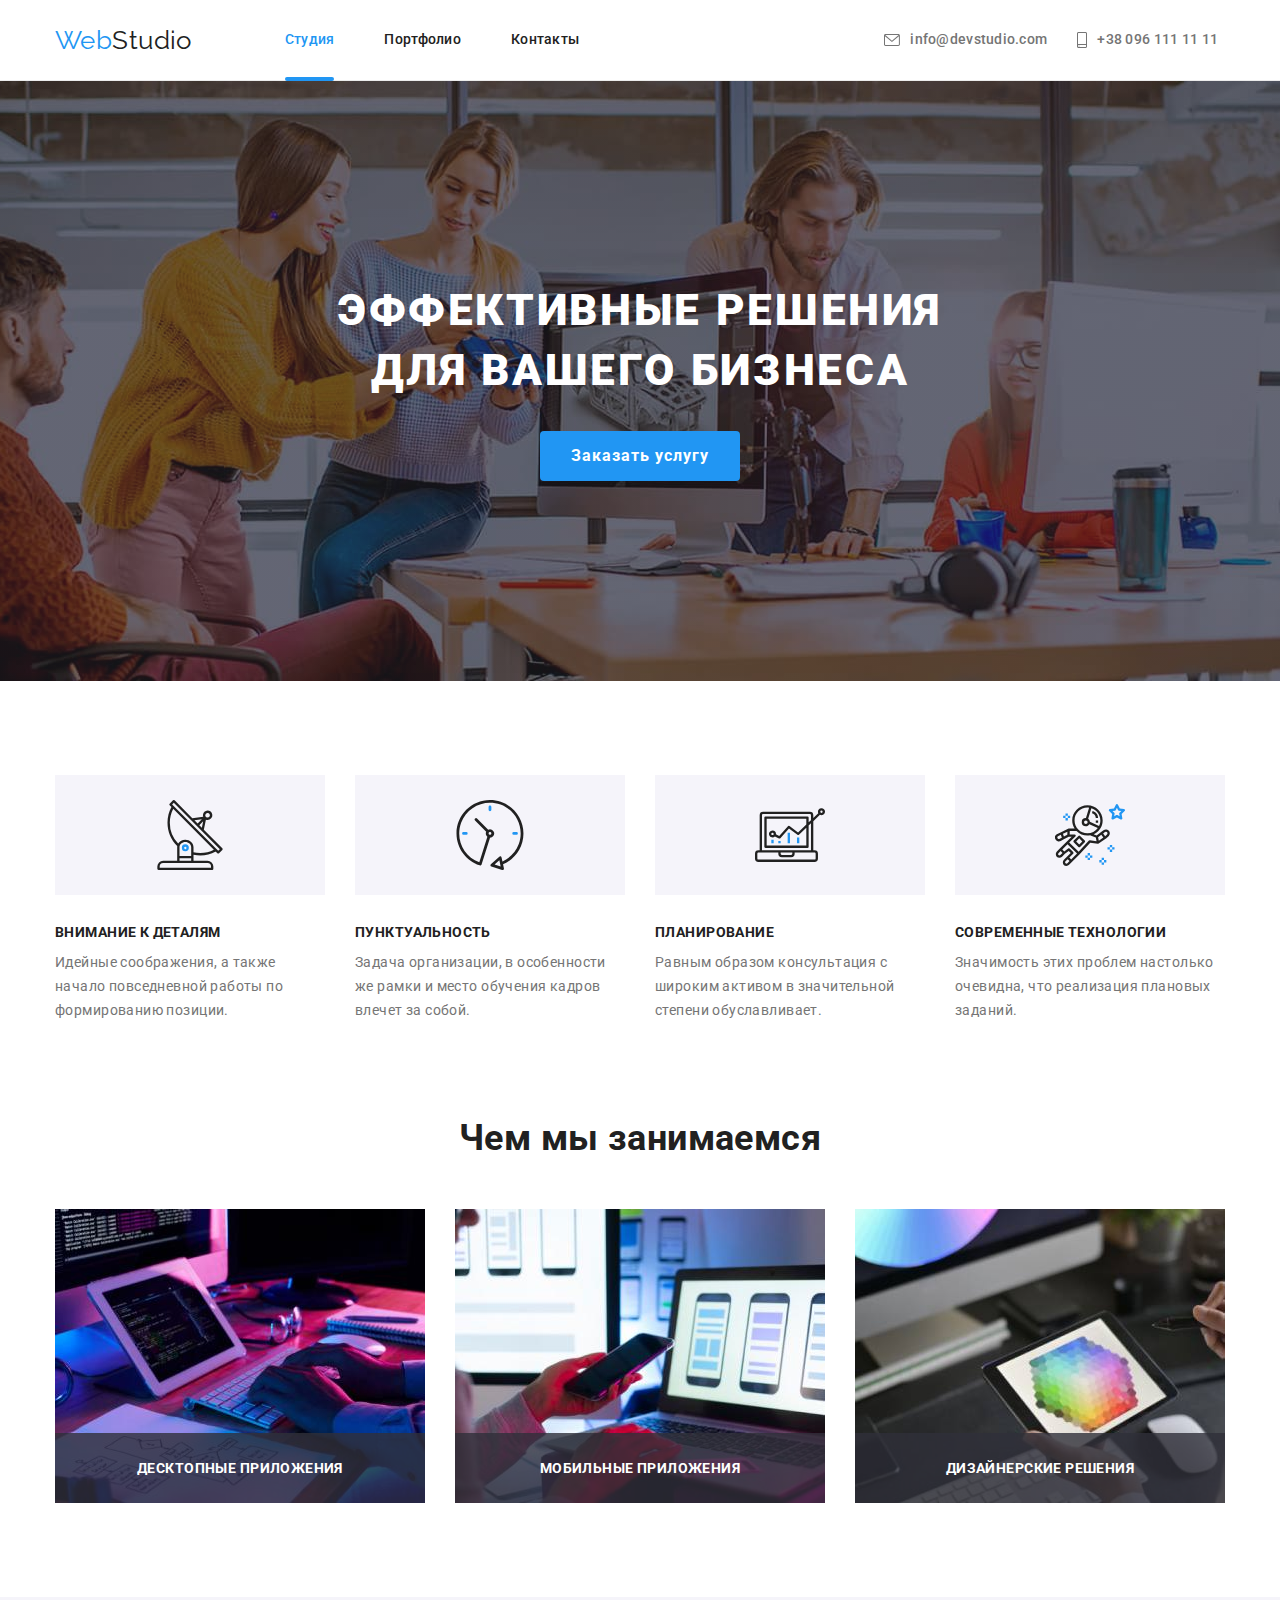
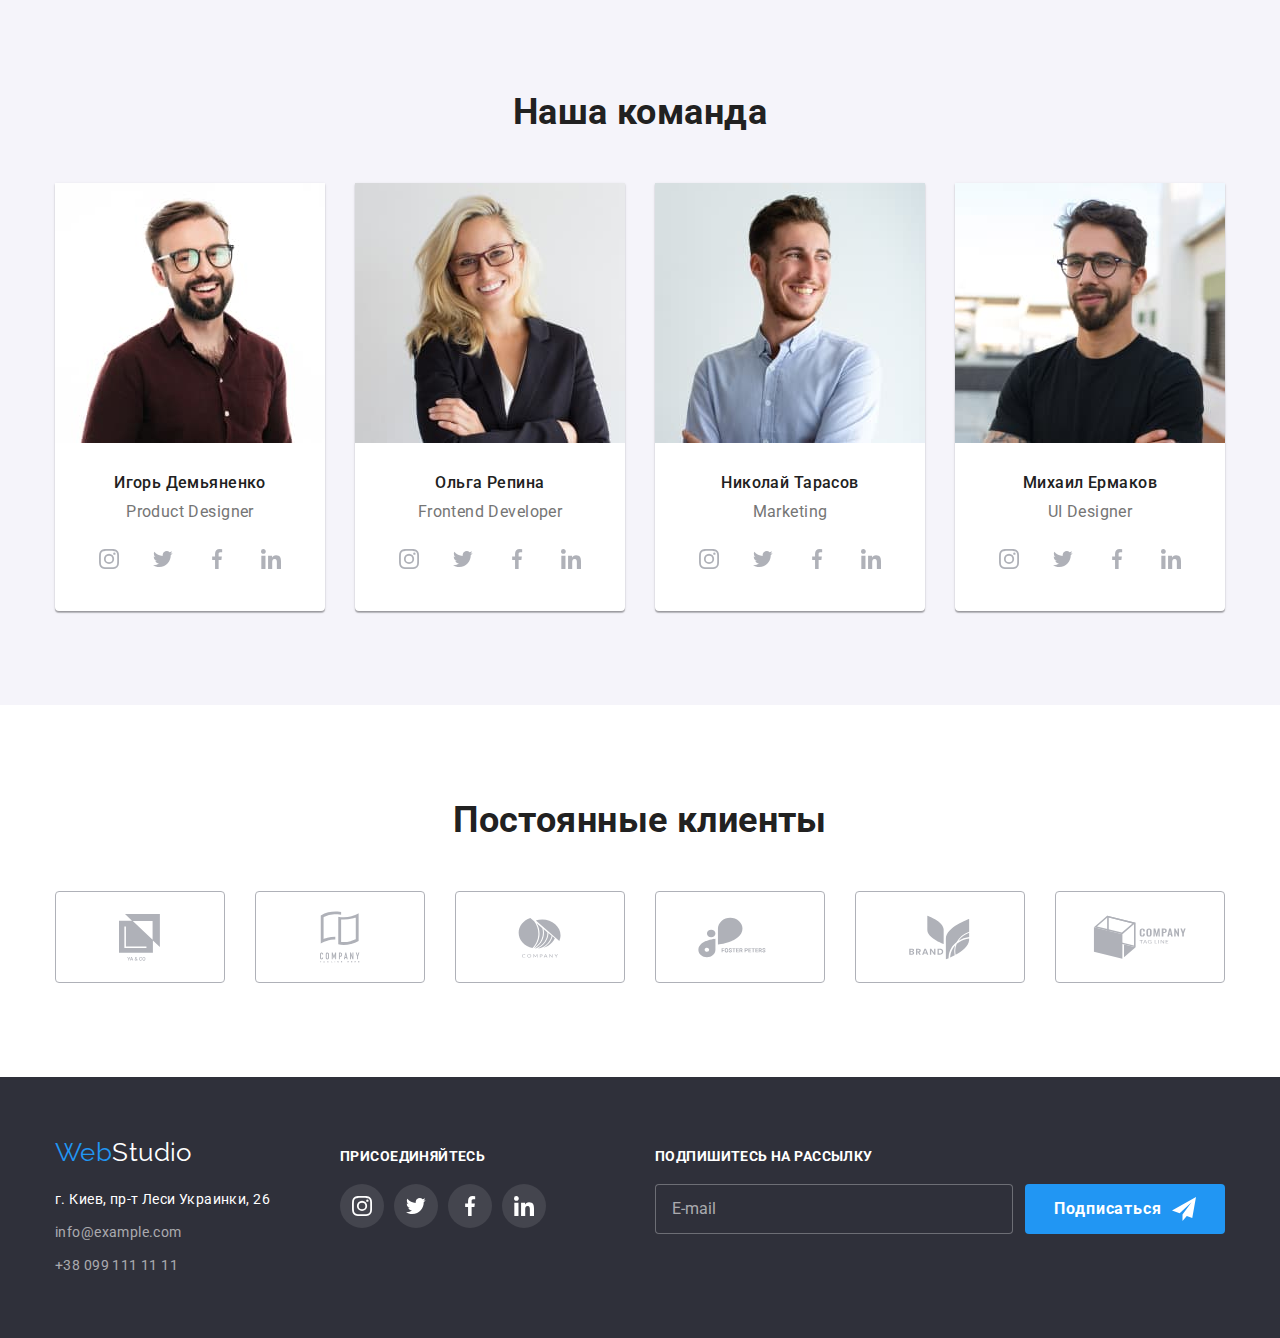
==== commit 3c72c255: "редагує файли" ====
--- a/index.html
+++ b/index.html
@@ -16,13 +16,18 @@
     <header class="page-header">
       <div class="page-header__content container">
         <a class="logo site-nav__logo" href="./index.html"><span class="logo--accent">Web</span>Studio</a>
-        <button class="menu-button" type="button" aria-expanded="false" aria-controls="menu-container" data-menu-button>
+        <button class=" menu-button" type="button"  data-menu-open>
           <svg width="40" height="40" aria-label="Переключатель мобильного меню">
             <use class="icon-menu" href="./img/icons.svg#icon-menu_40px"></use>
-            <use class="icon-cross" href="./img/icons.svg#icon-close_40px"></use>
+            
           </svg>
         </button>
         <div class="menu-container" id="menu-container" data-menu>
+          <button class="menu-button menu-button--close" type="button"   data-menu-close>
+            <svg width="40" height="40" aria-label="Переключатель мобильного меню">
+              <use class="icon-cross" href="./img/icons.svg#icon-close_40px"></use>
+            </svg>
+          </button>
           <nav class="site-nav">
             <ul class="site-nav__list">
               <li class="site-nav__list-item">
@@ -160,9 +165,11 @@
         <ul class="section__list team-section__list">
           <li class="section__list-item team-section__list-item">
             <img class="team-section__picture"
-            srcset="./img/team-card1-270.jpg 1x, ./img/team-card1-270@2x.jpg 2x,
-             ./img/team-card1-354.jpg 1x, ./img/team-card1-354@2x.jpg 2x"
-             src="./img/team-card1-270.jpg" alt="Игорь Демьяненко" width="270" >
+            srcset="./img/team-card1-270.jpg 270w, ./img/team-card1-270@2x.jpg 540w,
+             ./img/team-card1-354.jpg 354w, ./img/team-card1-354@2x.jpg 708w, 
+             ./img/team-card1-450.jpg 450w, ./img/team-card1-450@2x.jpg 900w"
+             src="./img/team-card1-270.jpg" alt="Игорь Демьяненко" 
+             sizes="(min-width: 1200px) 270px, (min-width: 768px) 354px, (min-width: 480px) 450px, 100vw" >
             <div class="team-section__list-item-content">
               <h3 class="team-section__list-item-title">Игорь Демьяненко</h3>
               <p class="team-section__list-item-text" lang="en">Product Designer</p>
@@ -192,8 +199,11 @@
           </li>
           <li class="section__list-item team-section__list-item">
             <img class="team-section__picture"
-            srcset="./img/team-card2-270.jpg 1x, ./img/team-card2-270@2x.jpg 2x" 
-            src="img/team-card2-270.jpg" alt="Ольга Репина" width="270">
+            srcset="./img/team-card2-270.jpg 270w, ./img/team-card2-270@2x.jpg 540w,
+            ./img/team-card2-354.jpg 354w, ./img/team-card2-354@2x.jpg 708w, 
+             ./img/team-card2-450.jpg 450w, ./img/team-card2-450@2x.jpg 900w" 
+            src="img/team-card2-270.jpg" alt="Ольга Репина" 
+            sizes="(min-width: 1200px) 270px, (min-width: 768px) 354px, (min-width: 480px) 450px, 100vw">
             <div class="team-section__list-item-content">
               <h3 class="team-section__list-item-title">Ольга Репина</h3>
               <p class="team-section__list-item-text" lang="en">Frontend Developer</p>
@@ -223,8 +233,11 @@
           </li>
           <li class="section__list-item team-section__list-item">
             <img class="team-section__picture"
-            srcset="./img/team-card3-270.jpg 1x, ./img/team-card3-270@2x.jpg 2x" 
-            src="img/team-card3-270.jpg" alt="Николай Тарасов" width="270">
+            srcset="./img/team-card3-270.jpg 270w, ./img/team-card3-270@2x.jpg 540w,
+            ./img/team-card3-354.jpg 354w, ./img/team-card3-354@2x.jpg 708w, 
+             ./img/team-card3-450.jpg 450w, ./img/team-card3-450@2x.jpg 900w" 
+            src="img/team-card3-270.jpg" alt="Николай Тарасов" 
+            sizes="(min-width: 1200px) 270px, (min-width: 768px) 354px, (min-width: 480px) 450px, 100vw">
             <div class="team-section__list-item-content">
               <h3 class="team-section__list-item-title">Николай Тарасов</h3>
               <p class="team-section__list-item-text" lang="en">Marketing</p>
@@ -254,8 +267,11 @@
           </li>
           <li class="section__list-item team-section__list-item">
             <img class="team-section__picture"
-            srcset="./img/team-card4-270.jpg 1x, ./img/team-card4-270@2x.jpg 2x"
-             src="img/team-card4-270.jpg" alt="Михаил Ермаков" width="270">
+            srcset="./img/team-card4-270.jpg 270w, ./img/team-card4-270@2x.jpg 540w,
+            ./img/team-card4-354.jpg 354w, ./img/team-card4-354@2x.jpg 708w, 
+             ./img/team-card4-450.jpg 450w, ./img/team-card4-450@2x.jpg 900w"
+             src="img/team-card4-270.jpg" alt="Михаил Ермаков" 
+             sizes="(min-width: 1200px) 270px, (min-width: 768px) 354px, (min-width: 480px) 450px, 100vw">
             <div class="team-section__list-item-content">
               <h3 class="team-section__list-item-title">Михаил Ермаков</h3>
               <p class="team-section__list-item-text" lang="en">UI Designer</p>
--- a/css/main.min.css
+++ b/css/main.min.css
@@ -1,2 +1,2 @@
-h1,h2,h3,h4,h5,h6,ul,p{margin:0;padding:0}a{text-decoration:none}ul{list-style:none}body{background-color:#fff;font-family:"Roboto",sans-serif;font-size:14px;color:#757575;letter-spacing:0.03em}img{display:block;max-width:100%;height:auto}.visually-hidden{position:absolute;width:1px;height:1px;margin:-1px;border:0;padding:0;white-space:nowrap;-webkit-clip-path:inset(100%);clip-path:inset(100%);clip:rect(0 0 0 0);overflow:hidden}.is-hidden{visibility:hidden;opacity:0;pointer-events:none}.container{margin-right:auto;margin-left:auto;padding-right:15px;padding-left:15px;outline:1px solid tomato}@media screen and (max-width: 767px){.container{max-width:480px}}@media screen and (min-width: 768px) and (max-width: 1199px){.container{max-width:768px}}@media screen and (min-width: 1200px){.container{max-width:1200px}}.menu-button{display:-webkit-inline-box;display:-ms-inline-flexbox;display:inline-flex;padding:0;margin:0;background-color:transparent;border:none;cursor:pointer;fill:#000}.menu-button:hover,.menu-button:focus{fill:#2196f3}@media screen and (min-width: 768px){.menu-button{display:none}}.menu-button .icon-cross{display:none}.menu-button.is-open .icon-cross{display:block}.menu-button.is-open .icon-menu{display:none}.logo{font-family:"Raleway",sans-serif;line-height:1.19;-webkit-transition:color 250ms cubic-bezier(0.4, 0, 0.2, 1);transition:color 250ms cubic-bezier(0.4, 0, 0.2, 1)}.logo:hover,.logo:focus{color:#2196f3}@media screen and (max-width: 1199px){.logo{font-size:24px}}@media screen and (min-width: 1200px){.logo{font-size:26px}}.logo--accent{color:#2196f3}.button{border:transparent;border-radius:4px;font-family:inherit;text-align:center;cursor:pointer;-webkit-transition-property:background-color, color, -webkit-box-shadow;transition-property:background-color, color, -webkit-box-shadow;transition-property:background-color, color, box-shadow;transition-property:background-color, color, box-shadow, -webkit-box-shadow;-webkit-transition-duration:250ms;transition-duration:250ms;-webkit-transition-timing-function:cubic-bezier(0.4, 0, 0.2, 1);transition-timing-function:cubic-bezier(0.4, 0, 0.2, 1)}.button-primary{width:200px;padding:10px;font-weight:700;font-size:16px;line-height:1.875;background-color:#2196f3;letter-spacing:0.06em;color:#fff}.button-primary:hover,.button-primary:focus{background-color:#188ce8}@media screen and (max-width: 1199px){.section{padding-top:60px;padding-bottom:60px}}@media screen and (min-width: 1200px){.section{padding-top:94px;padding-bottom:94px}}.section__title{line-height:1.17;text-align:center;color:#212121}@media screen and (max-width: 1199px){.section__title{margin-bottom:30px;font-size:28px}}@media screen and (min-width: 1200px){.section__title{margin-bottom:50px;font-size:36px}}@media screen and (min-width: 768px){.section__list{display:-webkit-box;display:-ms-flexbox;display:flex;-ms-flex-wrap:wrap;flex-wrap:wrap;margin-left:calc(-1 * 30px);margin-top:calc(-1 * 30px)}}@media screen and (min-width: 768px){.section__list-item{margin-left:30px;margin-top:30px}}@media screen and (min-width: 1200px){.feature-section__list-item,.team-section__list-item{-ms-flex-preferred-size:calc(100% / 4 - 30px);flex-basis:calc(100% / 4 - 30px)}.clients-section__list-item{-ms-flex-preferred-size:calc(100% / 6 - 30px);flex-basis:calc(100% / 6 - 30px)}.work-section__list-item,.projects-list__item{-ms-flex-preferred-size:calc(100% / 3 - 30px);flex-basis:calc(100% / 3 - 30px)}}@media screen and (min-width: 768px) and (max-width: 1199px){.feature-section__list-item,.team-section__list-item,.projects-list__item{-ms-flex-preferred-size:calc(100% / 2 - 30px);flex-basis:calc(100% / 2 - 30px)}}.accounts-list{display:-webkit-box;display:-ms-flexbox;display:flex;max-width:206px}.accounts-list__link{display:-webkit-box;display:-ms-flexbox;display:flex;-webkit-box-pack:center;-ms-flex-pack:center;justify-content:center;-webkit-box-align:center;-ms-flex-align:center;align-items:center;width:44px;height:44px;border-radius:50%;fill:#afb1b8;-webkit-transition-property:background-color, fill;transition-property:background-color, fill;-webkit-transition-duration:250ms;transition-duration:250ms;-webkit-transition-timing-function:cubic-bezier(0.4, 0, 0.2, 1);transition-timing-function:cubic-bezier(0.4, 0, 0.2, 1)}.accounts-list__link:hover,.accounts-list__link:focus{background-color:#2196f3;fill:#fff}.accounts-list__item:not(:first-child){margin-left:10px}.page-header{border-bottom:1px solid #ececec}.page-header__content{display:-webkit-box;display:-ms-flexbox;display:flex;-webkit-box-align:center;-ms-flex-align:center;align-items:center}@media screen and (max-width: 767px){.page-header__content{height:60px;-webkit-box-pack:justify;-ms-flex-pack:justify;justify-content:space-between;position:relative}}@media screen and (min-width: 768px){.page-header__content{height:80px}}.page-header__link{display:block;font-weight:500;line-height:1.14;letter-spacing:0.02em;-webkit-transition-property:color, fill;transition-property:color, fill;-webkit-transition-duration:250ms;transition-duration:250ms;-webkit-transition-timing-function:cubic-bezier(0.4, 0, 0.2, 1);transition-timing-function:cubic-bezier(0.4, 0, 0.2, 1)}.page-header__link:hover,.page-header__link:focus{color:#2196f3}@media screen and (max-width: 767px){.menu-container{display:none;position:absolute;z-index:10;top:48px;left:0;width:100%;background-color:#fff;padding:0 40px 48px}.menu-container.is-open{display:block}}@media screen and (min-width: 768px){.menu-container{display:-webkit-box;display:-ms-flexbox;display:flex;-webkit-box-align:center;-ms-flex-align:center;align-items:center}}@media screen and (min-width: 768px) and (max-width: 1199px){.menu-container{margin-left:88px}}@media screen and (min-width: 1200px){.menu-container{margin-left:93px}}@media screen and (max-width: 767px){.menu-container.is-open .site-nav__logo{display:none}}@media screen and (max-width: 767px){.site-nav__list{margin-bottom:302px}}@media screen and (min-width: 768px){.site-nav__list{display:-webkit-box;display:-ms-flexbox;display:flex}}@media screen and (max-width: 767px){.site-nav__list-item:not(:last-child){margin-bottom:32px}}@media screen and (min-width: 768px){.site-nav__list-item:not(:last-child){margin-right:50px}}.site-nav__logo,.site-nav__link{color:#212121}@media screen and (max-width: 767px){.site-nav__link{font-size:40px}}@media screen and (min-width: 768px){.site-nav__link{padding-top:32px;padding-bottom:32px}}.site-nav__link--current{color:#2196f3}@media screen and (min-width: 768px){.site-nav__link--current{position:relative}.site-nav__link--current::after{position:absolute;bottom:-1px;left:0;content:'';width:100%;height:4px;background-color:#2196f3;border-radius:4px}}@media (max-width: 767px), (min-width: 1200px){.auth-nav{display:-webkit-box;display:-ms-flexbox;display:flex}}@media screen and (max-width: 767px){.auth-nav{-webkit-box-orient:vertical;-webkit-box-direction:reverse;-ms-flex-direction:column-reverse;flex-direction:column-reverse;margin-bottom:64px}}@media screen and (min-width: 768px) and (max-width: 1199px){.auth-nav{margin-left:84px}}@media screen and (min-width: 1200px){.auth-nav{margin-left:305px}}@media screen and (min-width: 768px) and (max-width: 1199px){.auth-nav__item:not(:last-child){margin-bottom:10px}}@media screen and (min-width: 1200px){.auth-nav__item:not(:last-child){margin-right:30px}}@media screen and (min-width: 768px){.auth-nav__link{color:inherit;display:-webkit-box;display:-ms-flexbox;display:flex;-webkit-box-align:center;-ms-flex-align:center;align-items:center;fill:currentColor}.auth-nav__link:hover{fill:#2196f3}}@media screen and (min-width: 768px) and (min-width: 768px) and (max-width: 1199px){.auth-nav__link{font-size:12px}}@media screen and (max-width: 767px){.mail-link{font-size:24px;color:inherit}}@media screen and (max-width: 767px){.tel-link{font-size:34px;color:#2196f3;margin-bottom:32px}}@media screen and (max-width: 767px){.auth-nav__icon{display:none}}@media screen and (min-width: 768px) and (max-width: 1199px){.auth-nav__icon{margin-right:8px}}@media screen and (min-width: 1200px){.auth-nav__icon{margin-right:10px}}.socials-list{display:-webkit-box;display:-ms-flexbox;display:flex;font-size:18px}@media screen and (min-width: 768px){.socials-list{display:none}}.socials-list__item:not(:last-child){padding-right:10px;border-right:1px solid rgba(33,33,33,0.2);margin-right:10px}.socials-list__link{color:#2196f3}.page-footer{padding-top:60px;padding-bottom:60px;background-color:#2f303a}@media screen and (min-width: 1200px){.page-footer__content{display:-webkit-box;display:-ms-flexbox;display:flex;-webkit-box-align:baseline;-ms-flex-align:baseline;align-items:baseline}}@media screen and (min-width: 768px){.page-footer__content-thumb{display:-webkit-box;display:-ms-flexbox;display:flex;-webkit-box-align:baseline;-ms-flex-align:baseline;align-items:baseline}}@media screen and (min-width: 768px) and (max-width: 1199px){.page-footer__content-thumb{-webkit-box-pack:center;-ms-flex-pack:center;justify-content:center}}@media screen and (max-width: 1199px){.page-footer__content-thumb{margin-bottom:60px}}@media screen and (max-width: 767px){.page-footer__contacts{margin-bottom:60px}}@media screen and (max-width: 1199px){.page-footer__contacts{text-align:center}}@media screen and (min-width: 768px) and (max-width: 1199px){.page-footer__contacts{margin-right:165px}}@media screen and (min-width: 1200px){.page-footer__contacts{margin-right:70px}}.page-footer__logo{display:block;margin-bottom:20px}.page-footer__link{line-height:1.71;color:rgba(255,255,255,0.6);-webkit-transition:color 250ms cubic-bezier(0.4, 0, 0.2, 1);transition:color 250ms cubic-bezier(0.4, 0, 0.2, 1)}.page-footer__link:hover,.page-footer__link:focus{color:#2196f3}address{font-style:normal}.address__list-item:not(:last-child){margin-bottom:9px}@media screen and (max-width: 767px){.page-footer__accounts-list{margin-right:auto;margin-left:auto}}.page-footer__accounts-link{background-color:rgba(255,255,255,0.1);fill:#fff}.page-footer__accounts-text,.form-subscription__text{margin-bottom:20px;color:#212121;font-weight:700;text-transform:uppercase}@media screen and (max-width: 1199px){.page-footer__accounts-text,.form-subscription__text{text-align:center}}@media screen and (min-width: 1200px){.page-footer__form{margin-left:auto}}@media screen and (min-width: 768px) and (max-width: 1199px){.page-footer__form{width:450px;margin-left:auto;margin-right:auto}}.page-footer__logo,.address__link,.page-footer__accounts-text,.form-subscription__text{color:#fff}@media screen and (min-width: 1200px){.form-subscription__thumb{display:-webkit-box;display:-ms-flexbox;display:flex}}.form-subscription__input{height:50px;padding:15px 16px;color:#fff;background-color:#2f303a;border:1px solid rgba(255,255,255,0.3);border-radius:4px}.form-subscription__input::-webkit-input-placeholder{font-size:16px;line-height:1.25;color:rgba(255,255,255,0.6)}.form-subscription__input:-ms-input-placeholder{font-size:16px;line-height:1.25;color:rgba(255,255,255,0.6)}.form-subscription__input::-ms-input-placeholder{font-size:16px;line-height:1.25;color:rgba(255,255,255,0.6)}.form-subscription__input::placeholder{font-size:16px;line-height:1.25;color:rgba(255,255,255,0.6)}@media screen and (max-width: 1199px){.form-subscription__input{width:100%}}@media screen and (max-width: 1199px){.form-subscription__input{margin-bottom:20px}}@media screen and (min-width: 1200px){.form-subscription__input{width:358px}}.form-subscription__button{display:-webkit-box;display:-ms-flexbox;display:flex;-webkit-box-pack:center;-ms-flex-pack:center;justify-content:center;-webkit-box-align:center;-ms-flex-align:center;align-items:center;margin-left:12px}@media screen and (max-width: 1199px){.form-subscription__button{margin-right:auto;margin-left:auto}}.form-subscription__icon{margin-left:10px}.backdrop{position:fixed;top:0;left:0;width:100%;height:100%;background-color:rgba(0,0,0,0.2);opacity:1;visibility:visible;-webkit-transition:opacity 250ms cubic-bezier(0.4, 0, 0.2, 1),visibility 250ms cubic-bezier(0.4, 0, 0.2, 1);transition:opacity 250ms cubic-bezier(0.4, 0, 0.2, 1),visibility 250ms cubic-bezier(0.4, 0, 0.2, 1)}.backdrop.is-hidden{visibility:hidden;opacity:0}.hero{margin-right:auto;margin-left:auto;background-color:#2f303a;background-repeat:no-repeat;background-size:cover;background-position:center}@media screen and (max-width: 767px){.hero{max-width:767px;background-image:-webkit-gradient(linear,left top, left bottom,from(rgba(47,48,58,0.4)),to(rgba(47,48,58,0.4))),url("../img/hero-bcg-480.jpg");background-image:linear-gradient(rgba(47,48,58,0.4) 0%,rgba(47,48,58,0.4) 100%),url("../img/hero-bcg-480.jpg")}}@media screen and (max-width: 767px) and (min-device-pixel-ratio: 2), screen and (max-width: 767px) and (-webkit-min-device-pixel-ratio: 2), screen and (max-width: 767px) and (min-resolution: 192dpi), screen and (max-width: 767px) and (min-resolution: 2dppx){.hero{background-image:-webkit-gradient(linear,left top, left bottom,from(rgba(47,48,58,0.4)),to(rgba(47,48,58,0.4))),url("../img/hero-bcg-960.jpg");background-image:linear-gradient(rgba(47,48,58,0.4) 0%,rgba(47,48,58,0.4) 100%),url("../img/hero-bcg-960.jpg")}}@media screen and (min-width: 768px) and (max-width: 1199px){.hero{max-width:1199px;background-image:-webkit-gradient(linear,left top, left bottom,from(rgba(47,48,58,0.4)),to(rgba(47,48,58,0.4))),url("../img/hero-bcg-768.jpg");background-image:linear-gradient(rgba(47,48,58,0.4) 0%,rgba(47,48,58,0.4) 100%),url("../img/hero-bcg-768.jpg")}}@media screen and (min-width: 768px) and (max-width: 1199px) and (min-device-pixel-ratio: 2), screen and (min-width: 768px) and (max-width: 1199px) and (-webkit-min-device-pixel-ratio: 2), screen and (min-width: 768px) and (max-width: 1199px) and (min-resolution: 192dpi), screen and (min-width: 768px) and (max-width: 1199px) and (min-resolution: 2dppx){.hero{background-image:-webkit-gradient(linear,left top, left bottom,from(rgba(47,48,58,0.4)),to(rgba(47,48,58,0.4))),url("../img/hero-bcg-1536.jpg");background-image:linear-gradient(rgba(47,48,58,0.4) 0%,rgba(47,48,58,0.4) 100%),url("../img/hero-bcg-1536.jpg")}}@media screen and (max-width: 1199px){.hero{height:400px;padding-bottom:118px;padding-top:118px}}@media screen and (min-width: 1200px){.hero{max-width:1600px;height:600px;padding-top:200px;padding-bottom:200px;background-image:-webkit-gradient(linear,left top, left bottom,from(rgba(47,48,58,0.4)),to(rgba(47,48,58,0.4))),url("../img/hero-bcg-1600.jpg");background-image:linear-gradient(rgba(47,48,58,0.4) 0%,rgba(47,48,58,0.4) 100%),url("../img/hero-bcg-1600.jpg")}}@media screen and (min-width: 1200px) and (min-device-pixel-ratio: 2), screen and (min-width: 1200px) and (-webkit-min-device-pixel-ratio: 2), screen and (min-width: 1200px) and (min-resolution: 192dpi), screen and (min-width: 1200px) and (min-resolution: 2dppx){.hero{background-image:-webkit-gradient(linear,left top, left bottom,from(rgba(47,48,58,0.4)),to(rgba(47,48,58,0.4))),url("../img/hero-bcg-3200.jpg");background-image:linear-gradient(rgba(47,48,58,0.4) 0%,rgba(47,48,58,0.4) 100%),url("../img/hero-bcg-3200.jpg")}}.hero__content{text-align:center}.hero__title{margin-bottom:30px;font-weight:900;line-height:1.36;text-transform:uppercase;letter-spacing:0.06em;color:#fff}@media screen and (max-width: 1199px){.hero__title{font-size:26px}}@media screen and (min-width: 1200px){.hero__title{font-size:44px}}.feature-section{padding-bottom:47px}@media screen and (max-width: 767px){.feature-section__list-item:not(:last-child){margin-bottom:30px}}.feature-section__list-title{font-size:inherit;line-height:1.14;margin-bottom:10px;color:#212121;text-transform:uppercase}@media screen and (max-width: 767px){.feature-section__list-title{text-align:center}}.feature-section__list-text{line-height:1.71}.feature-section__icon-container{display:-webkit-box;display:-ms-flexbox;display:flex;-webkit-box-pack:center;-ms-flex-pack:center;justify-content:center;-webkit-box-align:center;-ms-flex-align:center;align-items:center;height:120px;width:100%;margin-bottom:30px;background-color:#f5f4fa}.work-section{padding-top:47px}@media screen and (max-width: 1199px){.work-section{display:none}}.work-section__list-item-thumb{position:relative}.work-section__list-item-title-thumb{position:absolute;bottom:0;right:0;width:100%;height:70px;display:-webkit-box;display:-ms-flexbox;display:flex;-webkit-box-pack:center;-ms-flex-pack:center;justify-content:center;-webkit-box-align:center;-ms-flex-align:center;align-items:center;background-color:rgba(47,48,58,0.8)}.work-section__list-item-title{font-size:inherit;line-height:0.875;color:#fff;text-align:center;text-transform:uppercase}.team-section{background-color:#f5f4fa}.team-section__list-item{background-color:#fff;-webkit-box-shadow:0px 1px 3px rgba(0,0,0,0.12),0px 1px 1px rgba(0,0,0,0.14),0px 2px 1px rgba(0,0,0,0.2);box-shadow:0px 1px 3px rgba(0,0,0,0.12),0px 1px 1px rgba(0,0,0,0.14),0px 2px 1px rgba(0,0,0,0.2);border-radius:0px 0px 4px 4px}@media screen and (max-width: 767px){.team-section__list-item:not(:last-child){margin-bottom:30px}}@media screen and (min-width: 768px) and (max-width: 1199px){.team-section__picture{width:354px}}.team-section__list-item-content{padding-top:30px}@media screen and (max-width: 1199px){.team-section__list-item-content{padding-bottom:24px}}@media screen and (min-width: 1200px){.team-section__list-item-content{padding-bottom:30px}}.team-section__list-item-title,.team-section__list-item-text{font-size:16px;line-height:1.19;text-align:center}.team-section__list-item-title{margin-bottom:10px;font-weight:500;color:#212121}.team-section__list-item-text{margin-bottom:16px}.team-section__accounts-list{margin-left:auto;margin-right:auto}.clients-section__list{display:-webkit-box;display:-ms-flexbox;display:flex;-ms-flex-wrap:wrap;flex-wrap:wrap;margin-left:calc(-1 * 30px);margin-top:calc(-1 * 30px)}.clients-section__list-item{margin-left:30px;margin-top:30px}@media screen and (max-width: 767px){.clients-section__list-item{-ms-flex-preferred-size:calc(100% / 2 - 30px);flex-basis:calc(100% / 2 - 30px)}}@media screen and (min-width: 768px) and (max-width: 1199px){.clients-section__list-item{-ms-flex-preferred-size:calc(100% / 3 - 30px);flex-basis:calc(100% / 3 - 30px)}}.clients-section__link{display:-webkit-box;display:-ms-flexbox;display:flex;-webkit-box-pack:center;-ms-flex-pack:center;justify-content:center;-webkit-box-align:center;-ms-flex-align:center;align-items:center;height:92px;width:100%;border:1px solid #afb1b8;border-radius:4px;fill:#afb1b8;-webkit-transition-property:fill, border-color;transition-property:fill, border-color;-webkit-transition-duration:250ms;transition-duration:250ms;-webkit-transition-timing-function:cubic-bezier(0.4, 0, 0.2, 1);transition-timing-function:cubic-bezier(0.4, 0, 0.2, 1)}.clients-section__link:hover,.clients-section__link:focus{fill:#2196f3;border-color:#2196f3}.modal{position:absolute;padding:40px;background:#fff;-webkit-box-shadow:0px 1px 3px rgba(0,0,0,0.12),0px 1px 1px rgba(0,0,0,0.14),0px 2px 1px rgba(0,0,0,0.2);box-shadow:0px 1px 3px rgba(0,0,0,0.12),0px 1px 1px rgba(0,0,0,0.14),0px 2px 1px rgba(0,0,0,0.2);border-radius:4px;-webkit-transform:scale(1);transform:scale(1);-webkit-transition:-webkit-transform 250ms cubic-bezier(0.4, 0, 0.2, 1);transition:-webkit-transform 250ms cubic-bezier(0.4, 0, 0.2, 1);transition:transform 250ms cubic-bezier(0.4, 0, 0.2, 1);transition:transform 250ms cubic-bezier(0.4, 0, 0.2, 1), -webkit-transform 250ms cubic-bezier(0.4, 0, 0.2, 1)}.backdrop.is-hidden .modal{-webkit-transform:scale(0.95);transform:scale(0.95)}@media screen and (min-width: 480px){.modal{top:50%;left:50%;-webkit-transform:translate(-50%, -50%) scale(1);transform:translate(-50%, -50%) scale(1)}.backdrop.is-hidden .modal{-webkit-transform:translate(-50%, -50%) scale(0.95);transform:translate(-50%, -50%) scale(0.95)}}@media screen and (min-width: 480px) and (max-width: 1199px){.modal{min-width:450px}}@media screen and (min-width: 1200px){.modal{width:528px}}.modal__close-button{position:absolute;top:8px;right:8px;width:30px;height:30px;display:-webkit-box;display:-ms-flexbox;display:flex;-webkit-box-pack:center;-ms-flex-pack:center;justify-content:center;-webkit-box-align:center;-ms-flex-align:center;align-items:center;fill:currentColor;background-color:#fff;border-radius:50%;border:1px solid rgba(0,0,0,0.1);cursor:pointer;-webkit-transition:fill 250ms cubic-bezier(0.4, 0, 0.2, 1);transition:fill 250ms cubic-bezier(0.4, 0, 0.2, 1)}.modal__close-button:hover{fill:#2196f3}.modal__form,.form-request__thumb,.form-request__field{display:-webkit-box;display:-ms-flexbox;display:flex;-webkit-box-orient:vertical;-webkit-box-direction:normal;-ms-flex-direction:column;flex-direction:column}.form-request__title{margin-bottom:12px;font-size:20px;line-height:1.15;text-align:center;color:#212121}.form-request__field{margin-bottom:10px}.form-request__label,.form-request__textarea::-webkit-input-placeholder{font-size:12px;line-height:1.17;letter-spacing:0.01em}.form-request__label,.form-request__textarea:-ms-input-placeholder{font-size:12px;line-height:1.17;letter-spacing:0.01em}.form-request__label,.form-request__textarea::-ms-input-placeholder{font-size:12px;line-height:1.17;letter-spacing:0.01em}.form-request__label,.form-request__textarea::placeholder{font-size:12px;line-height:1.17;letter-spacing:0.01em}.form-request__label{margin-bottom:4px}.form-request__thumb{margin-bottom:20px}.form-request__input{height:40px;width:100%;padding:12px 42px}.form-request__input-area{border:1px solid rgba(33,33,33,0.2);border-radius:4px;cursor:pointer;-webkit-transition:border-color 250ms cubic-bezier(0.4, 0, 0.2, 1);transition:border-color 250ms cubic-bezier(0.4, 0, 0.2, 1)}.form-request__input-area:focus{border-color:#2196f3;outline:none}.form-request__input-thumb{position:relative}.form-request__input-icon{position:absolute;top:11px;left:12px;fill:#000;-webkit-transition:fill 250ms cubic-bezier(0.4, 0, 0.2, 1);transition:fill 250ms cubic-bezier(0.4, 0, 0.2, 1)}.form-request__input-area:focus+.form-request__input-icon{fill:#2196f3}.form-request__textarea{resize:none;height:120px;padding:12px 16px;overflow:auto}.form-request__textarea::-webkit-input-placeholder{color:rgba(117,117,117,0.5)}.form-request__textarea:-ms-input-placeholder{color:rgba(117,117,117,0.5)}.form-request__textarea::-ms-input-placeholder{color:rgba(117,117,117,0.5)}.form-request__textarea::placeholder{color:rgba(117,117,117,0.5)}.form-request__checkbox-thumb{margin-bottom:30px}@media screen and (min-width: 1200px){.form-request__checkbox-thumb{padding-left:12px}}.form-request__checkbox-lable{display:-webkit-box;display:-ms-flexbox;display:flex;-webkit-box-align:center;-ms-flex-align:center;align-items:center;line-height:1.71;cursor:pointer}@media screen and (max-width: 1199px){.form-request__checkbox-lable{font-size:12px}}.form-request__checkbox-link{color:#2196f3;text-decoration:underline}.form-request__checkbox-icon-thumb{position:relative;width:16px;height:15px;margin-right:7px;border:2px solid #212121;border-radius:2px;fill:transparent;-webkit-transition:border-color 250ms cubic-bezier(0.4, 0, 0.2, 1),background-color 250ms cubic-bezier(0.4, 0, 0.2, 1),fill 250ms cubic-bezier(0.4, 0, 0.2, 1);transition:border-color 250ms cubic-bezier(0.4, 0, 0.2, 1),background-color 250ms cubic-bezier(0.4, 0, 0.2, 1),fill 250ms cubic-bezier(0.4, 0, 0.2, 1)}.form-request__checkbox:focus ~ .form-request__checkbox-icon-thumb{border-color:#2196f3}.form-request__checkbox:checked ~ .form-request__checkbox-icon-thumb{border-color:#2196f3;background-color:#2196f3;fill:#fff}.form-request__checkbox-icon{position:absolute;top:-2px;left:-2px}.form-request__button{-webkit-box-shadow:0px 4px 4px rgba(0,0,0,0.15);box-shadow:0px 4px 4px rgba(0,0,0,0.15);-ms-flex-item-align:center;-ms-grid-row-align:center;align-self:center}.filters-list{display:-webkit-box;display:-ms-flexbox;display:flex;-ms-flex-wrap:wrap;flex-wrap:wrap;margin-bottom:-15px}@media screen and (max-width: 767px){.filters-list{margin-bottom:40px}}@media screen and (min-width: 768px){.filters-list{-webkit-box-pack:center;-ms-flex-pack:center;justify-content:center}}@media screen and (min-width: 768px) and (max-width: 1199px){.filters-list{margin-bottom:30px}}@media screen and (min-width: 1200px){.filters-list{margin-bottom:50px}}.filters-list__item{margin-bottom:15px}.filters-list__item:not(:last-child){margin-right:8px}.filters-list__button{padding:6px 22px;color:#212121;letter-spacing:inherit;background-color:#f5f4fa;font-weight:500;font-size:16px;line-height:1.63}.filters-list__button:hover,.filters-list__button:focus{-webkit-box-shadow:0px 3px 1px rgba(0,0,0,0.1),0px 1px 2px rgba(0,0,0,0.08),0px 2px 2px rgba(0,0,0,0.12);box-shadow:0px 3px 1px rgba(0,0,0,0.1),0px 1px 2px rgba(0,0,0,0.08),0px 2px 2px rgba(0,0,0,0.12);background-color:#2196f3;color:#fff}@media screen and (max-width: 767px){.projects-list__item{width:100%}}@media screen and (max-width: 767px){.projects-list__item:not(:last-child){margin-bottom:30px}}.projects-list__content{padding-top:20px;padding-bottom:20px;padding-left:24px;border-bottom:1px solid #eee;border-left:1px solid #eee;border-right:1px solid #eee}.projects-list__thumb{position:relative;overflow:hidden}.projects-list__description{position:absolute;top:0;right:0;width:100%;height:100%;padding-right:24px;padding-left:24px;padding-top:63px;font-size:18px;line-height:1.56;color:#fff;background-color:rgba(33,150,243,0.9);-webkit-transform:translateY(100%);transform:translateY(100%);-webkit-transition-property:opacity, visibility, -webkit-transform;transition-property:opacity, visibility, -webkit-transform;transition-property:transform, opacity, visibility;transition-property:transform, opacity, visibility, -webkit-transform;-webkit-transition-duration:250ms;transition-duration:250ms;-webkit-transition-timing-function:cubic-bezier(0.4, 0, 0.2, 1);transition-timing-function:cubic-bezier(0.4, 0, 0.2, 1)}.projects-list__link:hover .projects-list__description,.projects-list__link:focus .projects-list__description{visibility:visible;opacity:1;-webkit-transform:translateY(0%);transform:translateY(0%)}.projects-list__link{display:block;color:inherit;-webkit-transition:-webkit-box-shadow 250ms cubic-bezier(0.4, 0, 0.2, 1);transition:-webkit-box-shadow 250ms cubic-bezier(0.4, 0, 0.2, 1);transition:box-shadow 250ms cubic-bezier(0.4, 0, 0.2, 1);transition:box-shadow 250ms cubic-bezier(0.4, 0, 0.2, 1), -webkit-box-shadow 250ms cubic-bezier(0.4, 0, 0.2, 1)}.projects-list__link:hover,.projects-list__link:focus{-webkit-box-shadow:0px 1px 1px rgba(0,0,0,0.12),0px 4px 4px rgba(0,0,0,0.06),1px 4px 6px rgba(0,0,0,0.16);box-shadow:0px 1px 1px rgba(0,0,0,0.12),0px 4px 4px rgba(0,0,0,0.06),1px 4px 6px rgba(0,0,0,0.16)}.projects-list__title{margin-bottom:4px;font-size:18px;line-height:2;color:#212121;letter-spacing:0.06em}.projects-list__text{font-size:16px;line-height:1.88}
+h1,h2,h3,h4,h5,h6,ul,p{margin:0;padding:0}a{text-decoration:none}ul{list-style:none}body{background-color:#fff;font-family:"Roboto",sans-serif;font-size:14px;color:#757575;letter-spacing:0.03em}img{display:block;max-width:100%;height:auto}.visually-hidden{position:absolute;width:1px;height:1px;margin:-1px;border:0;padding:0;white-space:nowrap;-webkit-clip-path:inset(100%);clip-path:inset(100%);clip:rect(0 0 0 0);overflow:hidden}.is-hidden{visibility:hidden;opacity:0;pointer-events:none}.container{margin-right:auto;margin-left:auto;padding-right:15px;padding-left:15px}@media screen and (max-width: 767px){.container{max-width:480px}}@media screen and (min-width: 768px) and (max-width: 1199px){.container{max-width:768px}}@media screen and (min-width: 1200px){.container{max-width:1200px}}.menu-button{display:-webkit-inline-box;display:-ms-inline-flexbox;display:inline-flex;padding:0;margin:0;background-color:transparent;border:none;cursor:pointer;fill:#000}.menu-button:hover,.menu-button:focus{fill:#2196f3}@media screen and (min-width: 768px){.menu-button{display:none}}.menu-button--close{position:absolute;top:10px;right:15px}.logo{font-family:"Raleway",sans-serif;line-height:1.19;-webkit-transition:color 250ms cubic-bezier(0.4, 0, 0.2, 1);transition:color 250ms cubic-bezier(0.4, 0, 0.2, 1)}.logo:hover,.logo:focus{color:#2196f3}@media screen and (max-width: 1199px){.logo{font-size:24px}}@media screen and (min-width: 1200px){.logo{font-size:26px}}.logo--accent{color:#2196f3}.button{border:transparent;border-radius:4px;font-family:inherit;text-align:center;cursor:pointer;-webkit-transition-property:background-color, color, -webkit-box-shadow;transition-property:background-color, color, -webkit-box-shadow;transition-property:background-color, color, box-shadow;transition-property:background-color, color, box-shadow, -webkit-box-shadow;-webkit-transition-duration:250ms;transition-duration:250ms;-webkit-transition-timing-function:cubic-bezier(0.4, 0, 0.2, 1);transition-timing-function:cubic-bezier(0.4, 0, 0.2, 1)}.button-primary{width:200px;padding:10px;font-weight:700;font-size:16px;line-height:1.875;background-color:#2196f3;letter-spacing:0.06em;color:#fff}.button-primary:hover,.button-primary:focus{background-color:#188ce8}@media screen and (max-width: 1199px){.section{padding-top:60px;padding-bottom:60px}}@media screen and (min-width: 1200px){.section{padding-top:94px;padding-bottom:94px}}.section__title{line-height:1.17;text-align:center;color:#212121}@media screen and (max-width: 1199px){.section__title{margin-bottom:30px;font-size:28px}}@media screen and (min-width: 1200px){.section__title{margin-bottom:50px;font-size:36px}}@media screen and (min-width: 768px){.section__list{display:-webkit-box;display:-ms-flexbox;display:flex;-ms-flex-wrap:wrap;flex-wrap:wrap;margin-left:calc(-1 * 30px);margin-top:calc(-1 * 30px)}}@media screen and (min-width: 768px){.section__list-item{margin-left:30px;margin-top:30px}}@media screen and (min-width: 1200px){.feature-section__list-item,.team-section__list-item{-ms-flex-preferred-size:calc(100% / 4 - 30px);flex-basis:calc(100% / 4 - 30px)}.clients-section__list-item{-ms-flex-preferred-size:calc(100% / 6 - 30px);flex-basis:calc(100% / 6 - 30px)}.work-section__list-item,.projects-list__item{-ms-flex-preferred-size:calc(100% / 3 - 30px);flex-basis:calc(100% / 3 - 30px)}}@media screen and (min-width: 768px) and (max-width: 1199px){.feature-section__list-item,.team-section__list-item,.projects-list__item{-ms-flex-preferred-size:calc(100% / 2 - 30px);flex-basis:calc(100% / 2 - 30px)}}.accounts-list{display:-webkit-box;display:-ms-flexbox;display:flex;max-width:206px}.accounts-list__link{display:-webkit-box;display:-ms-flexbox;display:flex;-webkit-box-pack:center;-ms-flex-pack:center;justify-content:center;-webkit-box-align:center;-ms-flex-align:center;align-items:center;width:44px;height:44px;border-radius:50%;fill:#afb1b8;-webkit-transition-property:background-color, fill;transition-property:background-color, fill;-webkit-transition-duration:250ms;transition-duration:250ms;-webkit-transition-timing-function:cubic-bezier(0.4, 0, 0.2, 1);transition-timing-function:cubic-bezier(0.4, 0, 0.2, 1)}.accounts-list__link:hover,.accounts-list__link:focus{background-color:#2196f3;fill:#fff}.accounts-list__item:not(:first-child){margin-left:10px}.page-header{border-bottom:1px solid #ececec}.page-header__content{display:-webkit-box;display:-ms-flexbox;display:flex;-webkit-box-align:center;-ms-flex-align:center;align-items:center}@media screen and (max-width: 767px){.page-header__content{height:60px;-webkit-box-pack:justify;-ms-flex-pack:justify;justify-content:space-between;position:relative}}@media screen and (min-width: 768px){.page-header__content{height:80px}}.page-header__link{display:block;font-weight:500;line-height:1.14;letter-spacing:0.02em;-webkit-transition-property:color, fill;transition-property:color, fill;-webkit-transition-duration:250ms;transition-duration:250ms;-webkit-transition-timing-function:cubic-bezier(0.4, 0, 0.2, 1);transition-timing-function:cubic-bezier(0.4, 0, 0.2, 1)}.page-header__link:hover,.page-header__link:focus{color:#2196f3}@media screen and (max-width: 767px){.menu-container{display:none;position:absolute;z-index:10;top:0;left:0;width:100%;background-color:#fff;padding:48px 40px}.menu-container.is-open{display:block}}@media screen and (min-width: 768px){.menu-container{display:-webkit-box;display:-ms-flexbox;display:flex;-webkit-box-align:center;-ms-flex-align:center;align-items:center}}@media screen and (min-width: 768px) and (max-width: 1199px){.menu-container{margin-left:88px}}@media screen and (min-width: 1200px){.menu-container{margin-left:93px}}@media screen and (max-width: 767px){.menu-container.is-open .site-nav__logo{display:none}}@media screen and (max-width: 767px){.site-nav__list{margin-bottom:302px}}@media screen and (min-width: 768px){.site-nav__list{display:-webkit-box;display:-ms-flexbox;display:flex}}@media screen and (max-width: 767px){.site-nav__list-item:not(:last-child){margin-bottom:32px}}@media screen and (min-width: 768px){.site-nav__list-item:not(:last-child){margin-right:50px}}.site-nav__logo,.site-nav__link{color:#212121}@media screen and (max-width: 767px){.site-nav__link{font-size:40px}}@media screen and (min-width: 768px){.site-nav__link{padding-top:32px;padding-bottom:32px}}.site-nav__link--current{color:#2196f3}@media screen and (min-width: 768px){.site-nav__link--current{position:relative}.site-nav__link--current::after{position:absolute;bottom:-1px;left:0;content:'';width:100%;height:4px;background-color:#2196f3;border-radius:4px}}@media (max-width: 767px), (min-width: 1200px){.auth-nav{display:-webkit-box;display:-ms-flexbox;display:flex}}@media screen and (max-width: 767px){.auth-nav{-webkit-box-orient:vertical;-webkit-box-direction:reverse;-ms-flex-direction:column-reverse;flex-direction:column-reverse;margin-bottom:60px}}@media screen and (min-width: 768px) and (max-width: 1199px){.auth-nav{margin-left:84px}}@media screen and (min-width: 1200px){.auth-nav{margin-left:305px}}@media screen and (min-width: 768px) and (max-width: 1199px){.auth-nav__item:not(:last-child){margin-bottom:10px}}@media screen and (min-width: 1200px){.auth-nav__item:not(:last-child){margin-right:30px}}@media screen and (min-width: 768px){.auth-nav__link{color:inherit;display:-webkit-box;display:-ms-flexbox;display:flex;-webkit-box-align:center;-ms-flex-align:center;align-items:center;fill:currentColor}.auth-nav__link:hover{fill:#2196f3}}@media screen and (min-width: 768px) and (min-width: 768px) and (max-width: 1199px){.auth-nav__link{font-size:12px}}@media screen and (max-width: 767px){.mail-link{font-size:24px;color:inherit}}@media screen and (max-width: 767px){.tel-link{font-size:34px;color:#2196f3;margin-bottom:32px}}@media screen and (max-width: 767px){.auth-nav__icon{display:none}}@media screen and (min-width: 768px) and (max-width: 1199px){.auth-nav__icon{margin-right:8px}}@media screen and (min-width: 1200px){.auth-nav__icon{margin-right:10px}}.socials-list{display:-webkit-box;display:-ms-flexbox;display:flex;-ms-flex-wrap:wrap;flex-wrap:wrap;font-size:18px}@media screen and (min-width: 768px){.socials-list{display:none}}.socials-list__item{padding-top:4px}.socials-list__item:not(:last-child){padding-right:10px;border-right:1px solid rgba(33,33,33,0.2);margin-right:10px}.socials-list__link{color:#2196f3}.page-footer{padding-top:60px;padding-bottom:60px;background-color:#2f303a}@media screen and (min-width: 1200px){.page-footer__content{display:-webkit-box;display:-ms-flexbox;display:flex;-webkit-box-align:baseline;-ms-flex-align:baseline;align-items:baseline}}@media screen and (min-width: 768px){.page-footer__content-thumb{display:-webkit-box;display:-ms-flexbox;display:flex;-webkit-box-align:baseline;-ms-flex-align:baseline;align-items:baseline}}@media screen and (min-width: 768px) and (max-width: 1199px){.page-footer__content-thumb{-webkit-box-pack:center;-ms-flex-pack:center;justify-content:center}}@media screen and (max-width: 1199px){.page-footer__content-thumb{margin-bottom:60px}}@media screen and (max-width: 767px){.page-footer__contacts{margin-bottom:60px}}@media screen and (max-width: 1199px){.page-footer__contacts{text-align:center}}@media screen and (min-width: 768px) and (max-width: 1199px){.page-footer__contacts{margin-right:165px}}@media screen and (min-width: 1200px){.page-footer__contacts{margin-right:70px}}.page-footer__logo{display:block;margin-bottom:20px}.page-footer__link{line-height:1.71;color:rgba(255,255,255,0.6);-webkit-transition:color 250ms cubic-bezier(0.4, 0, 0.2, 1);transition:color 250ms cubic-bezier(0.4, 0, 0.2, 1)}.page-footer__link:hover,.page-footer__link:focus{color:#2196f3}address{font-style:normal}.address__list-item:not(:last-child){margin-bottom:9px}@media screen and (max-width: 767px){.page-footer__accounts-list{margin-right:auto;margin-left:auto}}.page-footer__accounts-link{background-color:rgba(255,255,255,0.1);fill:#fff}.page-footer__accounts-text,.form-subscription__text{margin-bottom:20px;color:#212121;font-weight:700;text-transform:uppercase}@media screen and (max-width: 1199px){.page-footer__accounts-text,.form-subscription__text{text-align:center}}@media screen and (min-width: 1200px){.page-footer__form{margin-left:auto}}@media screen and (min-width: 768px) and (max-width: 1199px){.page-footer__form{width:450px;margin-left:auto;margin-right:auto}}.page-footer__logo,.address__link,.page-footer__accounts-text,.form-subscription__text{color:#fff}@media screen and (min-width: 1200px){.form-subscription__thumb{display:-webkit-box;display:-ms-flexbox;display:flex}}.form-subscription__input{height:50px;padding:15px 16px;color:#fff;background-color:#2f303a;border:1px solid rgba(255,255,255,0.3);border-radius:4px}.form-subscription__input::-webkit-input-placeholder{font-size:16px;line-height:1.25;color:rgba(255,255,255,0.6)}.form-subscription__input:-ms-input-placeholder{font-size:16px;line-height:1.25;color:rgba(255,255,255,0.6)}.form-subscription__input::-ms-input-placeholder{font-size:16px;line-height:1.25;color:rgba(255,255,255,0.6)}.form-subscription__input::placeholder{font-size:16px;line-height:1.25;color:rgba(255,255,255,0.6)}@media screen and (max-width: 1199px){.form-subscription__input{width:100%}}@media screen and (max-width: 1199px){.form-subscription__input{margin-bottom:20px}}@media screen and (min-width: 1200px){.form-subscription__input{width:358px}}.form-subscription__button{display:-webkit-box;display:-ms-flexbox;display:flex;-webkit-box-pack:center;-ms-flex-pack:center;justify-content:center;-webkit-box-align:center;-ms-flex-align:center;align-items:center;margin-left:12px}@media screen and (max-width: 1199px){.form-subscription__button{margin-right:auto;margin-left:auto}}.form-subscription__icon{margin-left:10px}.backdrop{position:fixed;top:0;left:0;width:100%;height:100%;background-color:rgba(0,0,0,0.2);opacity:1;visibility:visible;-webkit-transition:opacity 250ms cubic-bezier(0.4, 0, 0.2, 1),visibility 250ms cubic-bezier(0.4, 0, 0.2, 1);transition:opacity 250ms cubic-bezier(0.4, 0, 0.2, 1),visibility 250ms cubic-bezier(0.4, 0, 0.2, 1)}.backdrop.is-hidden{visibility:hidden;opacity:0}.hero{margin-right:auto;margin-left:auto;background-color:#2f303a;background-repeat:no-repeat;background-size:cover;background-position:center}@media screen and (max-width: 767px){.hero{max-width:767px;background-image:-webkit-gradient(linear,left top, left bottom,from(rgba(47,48,58,0.4)),to(rgba(47,48,58,0.4))),url("../img/hero-bcg-480.jpg");background-image:linear-gradient(rgba(47,48,58,0.4) 0%,rgba(47,48,58,0.4) 100%),url("../img/hero-bcg-480.jpg")}}@media screen and (max-width: 767px) and (min-device-pixel-ratio: 2), screen and (max-width: 767px) and (-webkit-min-device-pixel-ratio: 2), screen and (max-width: 767px) and (min-resolution: 192dpi), screen and (max-width: 767px) and (min-resolution: 2dppx){.hero{background-image:-webkit-gradient(linear,left top, left bottom,from(rgba(47,48,58,0.4)),to(rgba(47,48,58,0.4))),url("../img/hero-bcg-960.jpg");background-image:linear-gradient(rgba(47,48,58,0.4) 0%,rgba(47,48,58,0.4) 100%),url("../img/hero-bcg-960.jpg")}}@media screen and (min-width: 768px) and (max-width: 1199px){.hero{max-width:1199px;background-image:-webkit-gradient(linear,left top, left bottom,from(rgba(47,48,58,0.4)),to(rgba(47,48,58,0.4))),url("../img/hero-bcg-768.jpg");background-image:linear-gradient(rgba(47,48,58,0.4) 0%,rgba(47,48,58,0.4) 100%),url("../img/hero-bcg-768.jpg")}}@media screen and (min-width: 768px) and (max-width: 1199px) and (min-device-pixel-ratio: 2), screen and (min-width: 768px) and (max-width: 1199px) and (-webkit-min-device-pixel-ratio: 2), screen and (min-width: 768px) and (max-width: 1199px) and (min-resolution: 192dpi), screen and (min-width: 768px) and (max-width: 1199px) and (min-resolution: 2dppx){.hero{background-image:-webkit-gradient(linear,left top, left bottom,from(rgba(47,48,58,0.4)),to(rgba(47,48,58,0.4))),url("../img/hero-bcg-1536.jpg");background-image:linear-gradient(rgba(47,48,58,0.4) 0%,rgba(47,48,58,0.4) 100%),url("../img/hero-bcg-1536.jpg")}}@media screen and (max-width: 1199px){.hero{height:400px;padding-bottom:118px;padding-top:118px}}@media screen and (min-width: 1200px){.hero{max-width:1600px;height:600px;padding-top:200px;padding-bottom:200px;background-image:-webkit-gradient(linear,left top, left bottom,from(rgba(47,48,58,0.4)),to(rgba(47,48,58,0.4))),url("../img/hero-bcg-1600.jpg");background-image:linear-gradient(rgba(47,48,58,0.4) 0%,rgba(47,48,58,0.4) 100%),url("../img/hero-bcg-1600.jpg")}}@media screen and (min-width: 1200px) and (min-device-pixel-ratio: 2), screen and (min-width: 1200px) and (-webkit-min-device-pixel-ratio: 2), screen and (min-width: 1200px) and (min-resolution: 192dpi), screen and (min-width: 1200px) and (min-resolution: 2dppx){.hero{background-image:-webkit-gradient(linear,left top, left bottom,from(rgba(47,48,58,0.4)),to(rgba(47,48,58,0.4))),url("../img/hero-bcg-3200.jpg");background-image:linear-gradient(rgba(47,48,58,0.4) 0%,rgba(47,48,58,0.4) 100%),url("../img/hero-bcg-3200.jpg")}}.hero__content{text-align:center}.hero__title{margin-bottom:30px;font-weight:900;line-height:1.36;text-transform:uppercase;letter-spacing:0.06em;color:#fff}@media screen and (max-width: 1199px){.hero__title{font-size:26px}}@media screen and (min-width: 1200px){.hero__title{font-size:44px}}.feature-section{padding-bottom:47px}@media screen and (max-width: 767px){.feature-section__list-item:not(:last-child){margin-bottom:30px}}.feature-section__list-title{font-size:inherit;line-height:1.14;margin-bottom:10px;color:#212121;text-transform:uppercase}@media screen and (max-width: 767px){.feature-section__list-title{text-align:center}}.feature-section__list-text{line-height:1.71}.feature-section__icon-container{display:-webkit-box;display:-ms-flexbox;display:flex;-webkit-box-pack:center;-ms-flex-pack:center;justify-content:center;-webkit-box-align:center;-ms-flex-align:center;align-items:center;height:120px;width:100%;margin-bottom:30px;background-color:#f5f4fa}.work-section{padding-top:47px}@media screen and (max-width: 1199px){.work-section{display:none}}.work-section__list-item-thumb{position:relative}.work-section__list-item-title-thumb{position:absolute;bottom:0;right:0;width:100%;height:70px;display:-webkit-box;display:-ms-flexbox;display:flex;-webkit-box-pack:center;-ms-flex-pack:center;justify-content:center;-webkit-box-align:center;-ms-flex-align:center;align-items:center;background-color:rgba(47,48,58,0.8)}.work-section__list-item-title{font-size:inherit;line-height:0.875;color:#fff;text-align:center;text-transform:uppercase}.team-section{background-color:#f5f4fa}.team-section__list-item{background-color:#fff;-webkit-box-shadow:0px 1px 3px rgba(0,0,0,0.12),0px 1px 1px rgba(0,0,0,0.14),0px 2px 1px rgba(0,0,0,0.2);box-shadow:0px 1px 3px rgba(0,0,0,0.12),0px 1px 1px rgba(0,0,0,0.14),0px 2px 1px rgba(0,0,0,0.2);border-radius:0px 0px 4px 4px}@media screen and (max-width: 767px){.team-section__list-item:not(:last-child){margin-bottom:30px}}.team-section__list-item-content{padding-top:30px}@media screen and (max-width: 1199px){.team-section__list-item-content{padding-bottom:24px}}@media screen and (min-width: 1200px){.team-section__list-item-content{padding-bottom:30px}}.team-section__list-item-title,.team-section__list-item-text{font-size:16px;line-height:1.19;text-align:center}.team-section__list-item-title{margin-bottom:10px;font-weight:500;color:#212121}.team-section__list-item-text{margin-bottom:16px}.team-section__accounts-list{margin-left:auto;margin-right:auto}.clients-section__list{display:-webkit-box;display:-ms-flexbox;display:flex;-ms-flex-wrap:wrap;flex-wrap:wrap;margin-left:calc(-1 * 30px);margin-top:calc(-1 * 30px)}.clients-section__list-item{margin-left:30px;margin-top:30px}@media screen and (max-width: 767px){.clients-section__list-item{-ms-flex-preferred-size:calc(100% / 2 - 30px);flex-basis:calc(100% / 2 - 30px)}}@media screen and (min-width: 768px) and (max-width: 1199px){.clients-section__list-item{-ms-flex-preferred-size:calc(100% / 3 - 30px);flex-basis:calc(100% / 3 - 30px)}}.clients-section__link{display:-webkit-box;display:-ms-flexbox;display:flex;-webkit-box-pack:center;-ms-flex-pack:center;justify-content:center;-webkit-box-align:center;-ms-flex-align:center;align-items:center;height:92px;width:100%;border:1px solid #afb1b8;border-radius:4px;fill:#afb1b8;-webkit-transition-property:fill, border-color;transition-property:fill, border-color;-webkit-transition-duration:250ms;transition-duration:250ms;-webkit-transition-timing-function:cubic-bezier(0.4, 0, 0.2, 1);transition-timing-function:cubic-bezier(0.4, 0, 0.2, 1)}.clients-section__link:hover,.clients-section__link:focus{fill:#2196f3;border-color:#2196f3}.modal{position:absolute;padding:40px;background:#fff;-webkit-box-shadow:0px 1px 3px rgba(0,0,0,0.12),0px 1px 1px rgba(0,0,0,0.14),0px 2px 1px rgba(0,0,0,0.2);box-shadow:0px 1px 3px rgba(0,0,0,0.12),0px 1px 1px rgba(0,0,0,0.14),0px 2px 1px rgba(0,0,0,0.2);border-radius:4px;-webkit-transform:scale(1);transform:scale(1);-webkit-transition:-webkit-transform 250ms cubic-bezier(0.4, 0, 0.2, 1);transition:-webkit-transform 250ms cubic-bezier(0.4, 0, 0.2, 1);transition:transform 250ms cubic-bezier(0.4, 0, 0.2, 1);transition:transform 250ms cubic-bezier(0.4, 0, 0.2, 1), -webkit-transform 250ms cubic-bezier(0.4, 0, 0.2, 1)}.backdrop.is-hidden .modal{-webkit-transform:scale(0.95);transform:scale(0.95)}@media screen and (min-width: 480px){.modal{top:50%;left:50%;-webkit-transform:translate(-50%, -50%) scale(1);transform:translate(-50%, -50%) scale(1)}.backdrop.is-hidden .modal{-webkit-transform:translate(-50%, -50%) scale(0.95);transform:translate(-50%, -50%) scale(0.95)}}@media screen and (min-width: 480px) and (max-width: 1199px){.modal{min-width:450px}}@media screen and (min-width: 1200px){.modal{width:528px}}.modal__close-button{position:absolute;top:8px;right:8px;width:30px;height:30px;display:-webkit-box;display:-ms-flexbox;display:flex;-webkit-box-pack:center;-ms-flex-pack:center;justify-content:center;-webkit-box-align:center;-ms-flex-align:center;align-items:center;fill:currentColor;background-color:#fff;border-radius:50%;border:1px solid rgba(0,0,0,0.1);cursor:pointer;-webkit-transition:fill 250ms cubic-bezier(0.4, 0, 0.2, 1);transition:fill 250ms cubic-bezier(0.4, 0, 0.2, 1)}.modal__close-button:hover{fill:#2196f3}.modal__form,.form-request__thumb,.form-request__field{display:-webkit-box;display:-ms-flexbox;display:flex;-webkit-box-orient:vertical;-webkit-box-direction:normal;-ms-flex-direction:column;flex-direction:column}.form-request__title{margin-bottom:12px;font-size:20px;line-height:1.15;text-align:center;color:#212121}.form-request__field{margin-bottom:10px}.form-request__label,.form-request__textarea::-webkit-input-placeholder{font-size:12px;line-height:1.17;letter-spacing:0.01em}.form-request__label,.form-request__textarea:-ms-input-placeholder{font-size:12px;line-height:1.17;letter-spacing:0.01em}.form-request__label,.form-request__textarea::-ms-input-placeholder{font-size:12px;line-height:1.17;letter-spacing:0.01em}.form-request__label,.form-request__textarea::placeholder{font-size:12px;line-height:1.17;letter-spacing:0.01em}.form-request__label{margin-bottom:4px}.form-request__thumb{margin-bottom:20px}.form-request__input{height:40px;width:100%;padding:12px 42px}.form-request__input-area{border:1px solid rgba(33,33,33,0.2);border-radius:4px;cursor:pointer;-webkit-transition:border-color 250ms cubic-bezier(0.4, 0, 0.2, 1);transition:border-color 250ms cubic-bezier(0.4, 0, 0.2, 1)}.form-request__input-area:focus{border-color:#2196f3;outline:none}.form-request__input-thumb{position:relative}.form-request__input-icon{position:absolute;top:11px;left:12px;fill:#000;-webkit-transition:fill 250ms cubic-bezier(0.4, 0, 0.2, 1);transition:fill 250ms cubic-bezier(0.4, 0, 0.2, 1)}.form-request__input-area:focus+.form-request__input-icon{fill:#2196f3}.form-request__textarea{resize:none;height:120px;padding:12px 16px;overflow:auto}.form-request__textarea::-webkit-input-placeholder{color:rgba(117,117,117,0.5)}.form-request__textarea:-ms-input-placeholder{color:rgba(117,117,117,0.5)}.form-request__textarea::-ms-input-placeholder{color:rgba(117,117,117,0.5)}.form-request__textarea::placeholder{color:rgba(117,117,117,0.5)}.form-request__checkbox-thumb{margin-bottom:30px}@media screen and (min-width: 1200px){.form-request__checkbox-thumb{padding-left:12px}}.form-request__checkbox-lable{display:-webkit-box;display:-ms-flexbox;display:flex;-webkit-box-align:center;-ms-flex-align:center;align-items:center;line-height:1.71;cursor:pointer}@media screen and (max-width: 1199px){.form-request__checkbox-lable{font-size:12px}}.form-request__checkbox-link{color:#2196f3;text-decoration:underline}.form-request__checkbox-icon-thumb{position:relative;width:16px;height:15px;margin-right:7px;border:2px solid #212121;border-radius:2px;fill:transparent;-webkit-transition:border-color 250ms cubic-bezier(0.4, 0, 0.2, 1),background-color 250ms cubic-bezier(0.4, 0, 0.2, 1),fill 250ms cubic-bezier(0.4, 0, 0.2, 1);transition:border-color 250ms cubic-bezier(0.4, 0, 0.2, 1),background-color 250ms cubic-bezier(0.4, 0, 0.2, 1),fill 250ms cubic-bezier(0.4, 0, 0.2, 1)}.form-request__checkbox:focus ~ .form-request__checkbox-icon-thumb{border-color:#2196f3}.form-request__checkbox:checked ~ .form-request__checkbox-icon-thumb{border-color:#2196f3;background-color:#2196f3;fill:#fff}.form-request__checkbox-icon{position:absolute;top:-2px;left:-2px}.form-request__button{-webkit-box-shadow:0px 4px 4px rgba(0,0,0,0.15);box-shadow:0px 4px 4px rgba(0,0,0,0.15);-ms-flex-item-align:center;-ms-grid-row-align:center;align-self:center}.filters-list{display:-webkit-box;display:-ms-flexbox;display:flex;-ms-flex-wrap:wrap;flex-wrap:wrap;margin-bottom:-15px}@media screen and (max-width: 767px){.filters-list{margin-bottom:40px}}@media screen and (min-width: 768px){.filters-list{-webkit-box-pack:center;-ms-flex-pack:center;justify-content:center}}@media screen and (min-width: 768px) and (max-width: 1199px){.filters-list{margin-bottom:30px}}@media screen and (min-width: 1200px){.filters-list{margin-bottom:50px}}.filters-list__item{margin-bottom:15px}.filters-list__item:not(:last-child){margin-right:8px}.filters-list__button{padding:6px 22px;color:#212121;letter-spacing:inherit;background-color:#f5f4fa;font-weight:500;font-size:16px;line-height:1.63}.filters-list__button:hover,.filters-list__button:focus{-webkit-box-shadow:0px 3px 1px rgba(0,0,0,0.1),0px 1px 2px rgba(0,0,0,0.08),0px 2px 2px rgba(0,0,0,0.12);box-shadow:0px 3px 1px rgba(0,0,0,0.1),0px 1px 2px rgba(0,0,0,0.08),0px 2px 2px rgba(0,0,0,0.12);background-color:#2196f3;color:#fff}@media screen and (max-width: 767px){.projects-list__item{width:100%}}@media screen and (max-width: 767px){.projects-list__item:not(:last-child){margin-bottom:30px}}.projects-list__content{padding-top:20px;padding-bottom:20px;padding-left:24px;border-bottom:1px solid #eee;border-left:1px solid #eee;border-right:1px solid #eee}.projects-list__thumb{position:relative;overflow:hidden}.projects-list__description{position:absolute;top:0;right:0;width:100%;height:100%;padding-right:24px;padding-left:24px;padding-top:63px;font-size:18px;line-height:1.56;color:#fff;background-color:rgba(33,150,243,0.9);-webkit-transform:translateY(100%);transform:translateY(100%);-webkit-transition-property:opacity, visibility, -webkit-transform;transition-property:opacity, visibility, -webkit-transform;transition-property:transform, opacity, visibility;transition-property:transform, opacity, visibility, -webkit-transform;-webkit-transition-duration:250ms;transition-duration:250ms;-webkit-transition-timing-function:cubic-bezier(0.4, 0, 0.2, 1);transition-timing-function:cubic-bezier(0.4, 0, 0.2, 1)}.projects-list__link:hover .projects-list__description,.projects-list__link:focus .projects-list__description{visibility:visible;opacity:1;-webkit-transform:translateY(0%);transform:translateY(0%)}.projects-list__link{display:block;color:inherit;-webkit-transition:-webkit-box-shadow 250ms cubic-bezier(0.4, 0, 0.2, 1);transition:-webkit-box-shadow 250ms cubic-bezier(0.4, 0, 0.2, 1);transition:box-shadow 250ms cubic-bezier(0.4, 0, 0.2, 1);transition:box-shadow 250ms cubic-bezier(0.4, 0, 0.2, 1), -webkit-box-shadow 250ms cubic-bezier(0.4, 0, 0.2, 1)}.projects-list__link:hover,.projects-list__link:focus{-webkit-box-shadow:0px 1px 1px rgba(0,0,0,0.12),0px 4px 4px rgba(0,0,0,0.06),1px 4px 6px rgba(0,0,0,0.16);box-shadow:0px 1px 1px rgba(0,0,0,0.12),0px 4px 4px rgba(0,0,0,0.06),1px 4px 6px rgba(0,0,0,0.16)}.projects-list__title{margin-bottom:4px;font-size:18px;line-height:2;color:#212121;letter-spacing:0.06em}.projects-list__text{font-size:16px;line-height:1.88}
 /*# sourceMappingURL=main.min.css.map */